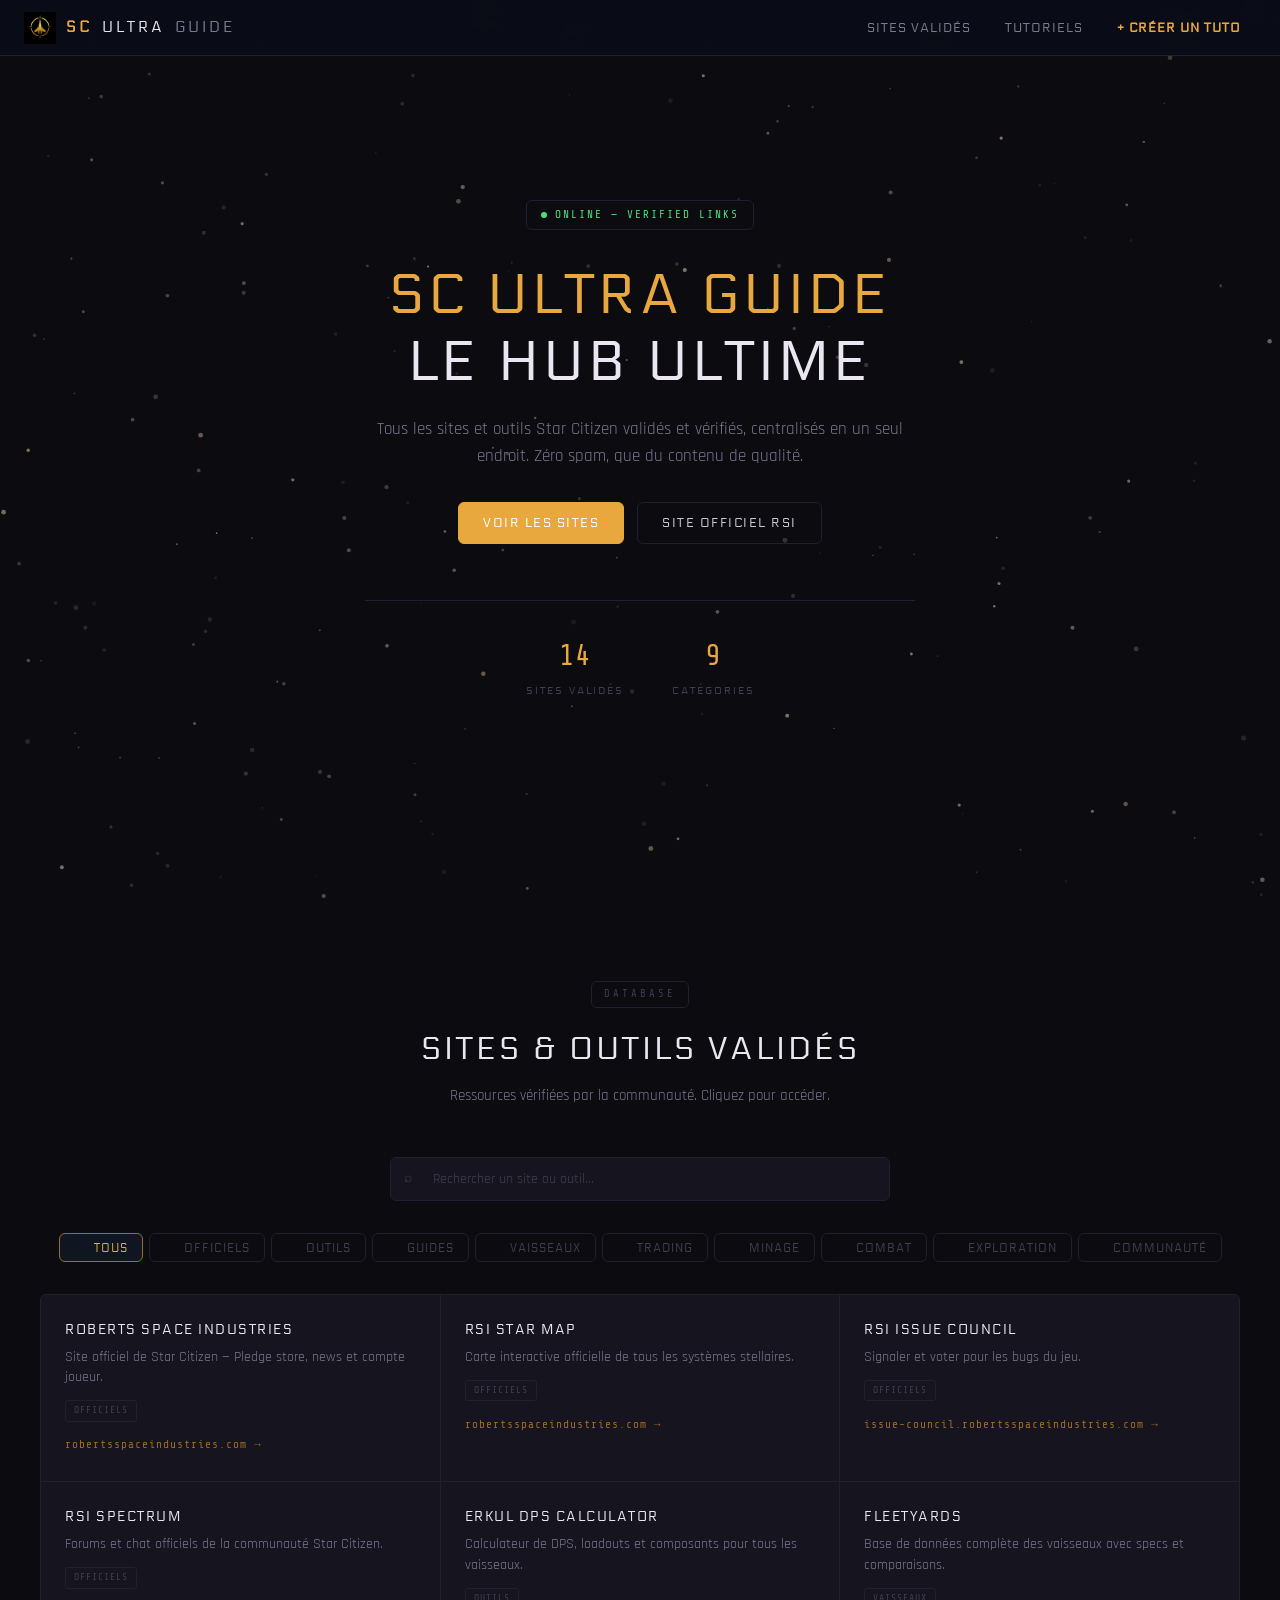
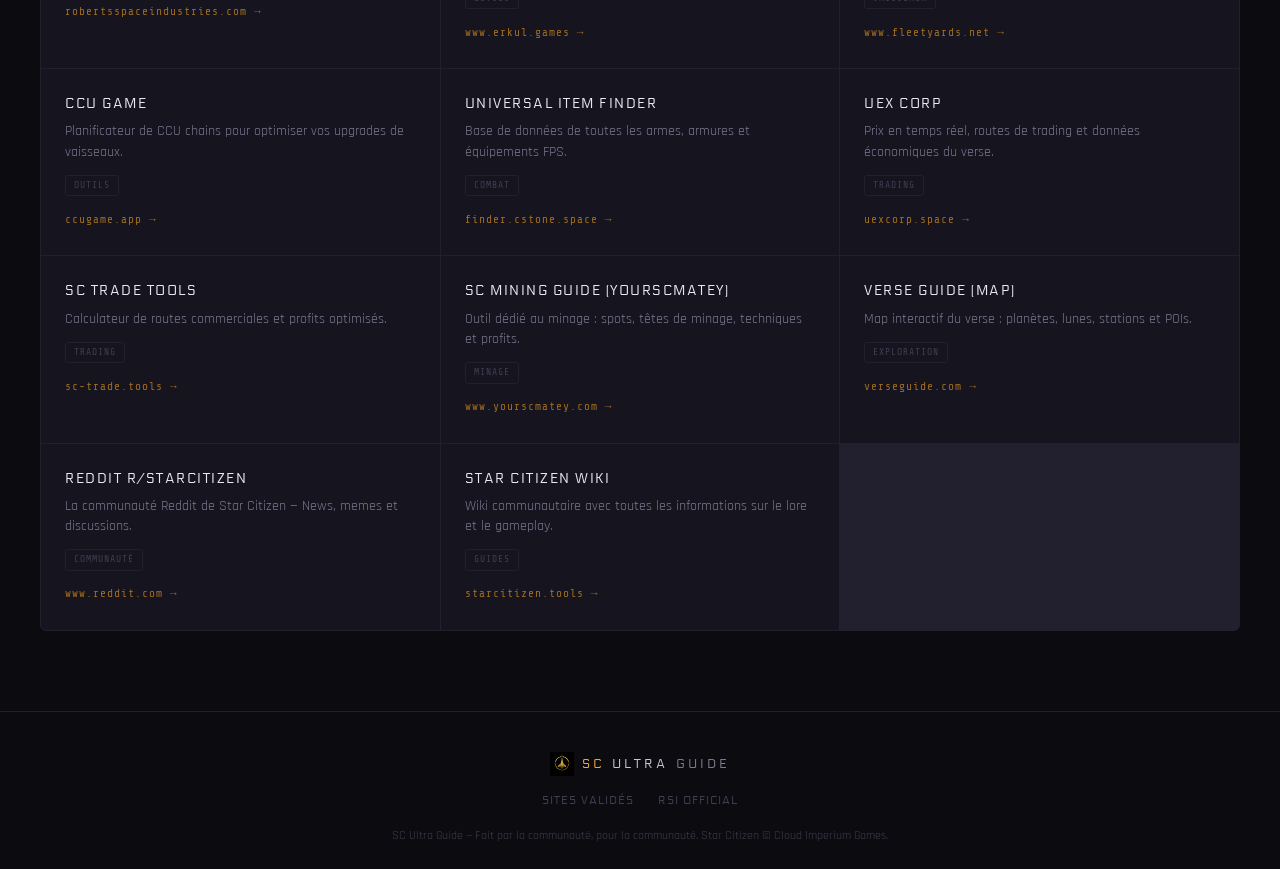
==== index.html @ 5474f026 "init" ====
<!DOCTYPE html>
<html lang="fr">

<head>
  <meta charset="UTF-8">
  <meta name="viewport" content="width=device-width, initial-scale=1.0">
  <title>SC Ultra Guide — Le Hub Ultime Star Citizen</title>
  <meta name="description"
    content="SC Ultra Guide centralise tous les sites, outils et ressources validés pour Star Citizen. Votre point d'entrée unique vers le verse.">
  <link rel="stylesheet" href="style.css">
</head>

<body>
  <canvas id="stars-canvas"></canvas>

  <!-- NAVBAR -->
  <nav class="navbar">
    <a href="#" class="nav-logo">
      <img src="logo.png" alt="Logo" class="logo-img">
      <span class="sc">SC</span><span class="ultra">ULTRA</span><span class="guide">GUIDE</span>
    </a>
    <ul class="nav-links">
      <li><a href="index.html#sites">Sites Validés</a></li>
      <li><a href="tutos.html">Tutoriels</a></li>
      <li><a href="create-tuto.html" style="color: var(--accent); font-weight: bold;">+ Créer un Tuto</a></li>
    </ul>
    <div class="nav-hamburger" id="nav-hamburger">
      <span></span><span></span><span></span>
    </div>
  </nav>

  <!-- HERO -->
  <section class="hero">
    <div class="hero-content">
      <div class="hero-badge"><span class="pulse-dot"></span> ONLINE — VERIFIED LINKS</div>
      <h1><span class="gradient-text">SC Ultra Guide</span><br>Le Hub Ultime</h1>
      <p>Tous les sites et outils Star Citizen validés et vérifiés, centralisés en un seul endroit. Zéro spam, que du
        contenu de qualité.</p>
      <div class="hero-buttons">
        <a href="#sites" class="btn btn-primary">Voir les Sites</a>
        <a href="https://robertsspaceindustries.com/" target="_blank" class="btn btn-outline">Site Officiel RSI</a>
      </div>
      <div class="hero-stats">
        <div class="hero-stat">
          <div class="number" id="stat-sites" data-target="0">0</div>
          <div class="label">Sites Validés</div>
        </div>
        <div class="hero-stat">
          <div class="number" id="stat-cats" data-target="0">0</div>
          <div class="label">Catégories</div>
        </div>
      </div>
    </div>
  </section>

  <!-- SITES VALIDÉS -->
  <section class="section" id="sites">
    <div class="container">
      <div class="section-header animate-on-scroll">
        <span class="tag">DATABASE</span>
        <h2>Sites & Outils Validés</h2>
        <p>Ressources vérifiées par la communauté. Cliquez pour accéder.</p>
      </div>
      <div class="search-container animate-on-scroll">
        <span class="search-icon">⌕</span>
        <input type="text" id="search-input" class="search-input" placeholder="Rechercher un site ou outil...">
      </div>
      <div class="filter-bar animate-on-scroll" id="filter-bar">
        <!-- Filtres générés dynamiquement -->
      </div>
      <div class="cards-grid" id="sites-grid">
        <!-- Cartes générées dynamiquement depuis sites.js -->
      </div>
      <div class="no-results" id="no-results" style="display:none;">
        <p>Aucun résultat trouvé.</p>
      </div>
    </div>
  </section>

  <!-- FOOTER -->
  <footer class="footer">
    <div class="footer-content">
      <div class="footer-logo">
        <img src="logo.png" alt="Logo" class="logo-img-footer">
        <span style="color:var(--accent)">SC</span> ULTRA <span style="color:var(--text-mid)">GUIDE</span>
      </div>
      <div class="footer-links">
        <a href="#sites">Sites Validés</a>
        <a href="https://robertsspaceindustries.com/" target="_blank">RSI Official</a>
      </div>
      <p>SC Ultra Guide — Fait par la communauté, pour la communauté. Star Citizen © Cloud Imperium Games.</p>
    </div>
  </footer>

  <script src="sites.js"></script>
  <script src="script.js"></script>
</body>

</html>
---- style.css ----
/* ========== FONTS ========== */
@import url('https://fonts.googleapis.com/css2?family=Share+Tech+Mono&family=Rajdhani:wght@300;400;500;600;700&family=Electrolize&display=swap');

/* ========== CSS VARIABLES ========== */
:root {
  --bg-primary: #0c0b0f;
  --bg-secondary: #12111a;
  --bg-card: #16141f;
  --bg-card-hover: #1e1b29;
  --accent: #e8a83e;
  --accent-dim: #a06c1f;
  --accent-glow: rgba(232, 168, 62, 0.1);
  --green: #4ade80;
  --orange: #f59e0b;
  --red: #ef4444;
  --text: #c9c5d4;
  --text-bright: #eae7f2;
  --text-mid: #7c7891;
  --text-dim: #413d52;
  --border: #221f2e;
  --border-hover: #352f45;
  --radius: 6px;
  --font-mono: 'Share Tech Mono', monospace;
  --font-main: 'Rajdhani', sans-serif;
  --font-ui: 'Electrolize', sans-serif;
}

/* ========== RESET ========== */
*, *::before, *::after { margin: 0; padding: 0; box-sizing: border-box; }

html { scroll-behavior: smooth; }

body {
  font-family: var(--font-main);
  background: var(--bg-primary);
  color: var(--text);
  overflow-x: hidden;
  min-height: 100vh;
  line-height: 1.6;
}

::-webkit-scrollbar { width: 4px; }
::-webkit-scrollbar-track { background: var(--bg-secondary); }
::-webkit-scrollbar-thumb { background: var(--text-dim); border-radius: 2px; }

a { text-decoration: none; color: inherit; }

/* ========== STARS ========== */
#stars-canvas {
  position: fixed;
  top: 0; left: 0;
  width: 100%; height: 100%;
  z-index: 0;
  pointer-events: none;
  opacity: 0.6;
}

/* ========== NAVBAR ========== */
.navbar {
  position: fixed;
  top: 0; left: 0; right: 0;
  z-index: 1000;
  height: 56px;
  display: flex;
  align-items: center;
  justify-content: space-between;
  padding: 0 1.5rem;
  background: rgba(10, 14, 23, 0.92);
  backdrop-filter: blur(12px);
  border-bottom: 1px solid var(--border);
}

.navbar.scrolled {
  border-bottom-color: var(--accent-dim);
}

.nav-logo {
  display: flex;
  align-items: center;
  gap: 10px;
  font-family: var(--font-ui);
  font-size: 0.95rem;
  letter-spacing: 3px;
  text-transform: uppercase;
}

.nav-logo .logo-img {
  width: 32px;
  height: 32px;
  object-fit: contain;
}

.footer-logo {
  font-family: var(--font-ui);
  font-size: 0.8rem;
  letter-spacing: 3px;
  text-transform: uppercase;
  display: flex;
  align-items: center;
  gap: 8px;
}

.footer-logo .logo-img-footer {
  width: 24px;
  height: 24px;
  object-fit: contain;
}

.nav-logo .sc { color: var(--accent); font-weight: 700; }
.nav-logo .ultra { color: var(--text-bright); }
.nav-logo .guide { color: var(--text-mid); font-weight: 400; }

.nav-links {
  display: flex;
  align-items: center;
  gap: 4px;
  list-style: none;
}

.nav-links a {
  padding: 6px 14px;
  font-family: var(--font-ui);
  font-size: 0.8rem;
  letter-spacing: 1px;
  color: var(--text-mid);
  border: 1px solid transparent;
  border-radius: var(--radius);
  transition: all 0.2s ease;
  text-transform: uppercase;
}

.nav-links a:hover,
.nav-links a.active {
  color: var(--accent);
  border-color: var(--border-hover);
  background: rgba(59, 158, 255, 0.04);
}

.nav-hamburger {
  display: none;
  flex-direction: column;
  gap: 5px;
  cursor: pointer;
  padding: 5px;
}

.nav-hamburger span {
  width: 22px;
  height: 1.5px;
  background: var(--text-mid);
  transition: all 0.2s ease;
}

/* ========== HERO ========== */
.hero {
  position: relative;
  z-index: 1;
  min-height: 100vh;
  display: flex;
  align-items: center;
  justify-content: center;
  text-align: center;
  padding: 2rem;
}

.hero-content {
  max-width: 750px;
}

.hero-badge {
  display: inline-flex;
  align-items: center;
  gap: 8px;
  padding: 5px 14px;
  border: 1px solid var(--border);
  border-radius: var(--radius);
  font-family: var(--font-mono);
  font-size: 0.7rem;
  color: var(--green);
  letter-spacing: 2px;
  text-transform: uppercase;
  margin-bottom: 2rem;
}

.hero-badge .pulse-dot {
  width: 6px; height: 6px;
  background: var(--green);
  border-radius: 50%;
  animation: pulse 2.5s infinite;
}

.hero h1 {
  font-family: var(--font-ui);
  font-size: clamp(2rem, 5vw, 3.5rem);
  font-weight: 400;
  letter-spacing: 4px;
  text-transform: uppercase;
  line-height: 1.2;
  margin-bottom: 1.2rem;
  color: var(--text-bright);
}

.hero h1 .gradient-text {
  color: var(--accent);
}

.hero p {
  font-size: 1.05rem;
  color: var(--text-mid);
  max-width: 550px;
  margin: 0 auto 2rem;
  font-weight: 400;
}

.hero-buttons {
  display: flex;
  gap: 0.8rem;
  justify-content: center;
  flex-wrap: wrap;
}

.btn {
  padding: 10px 24px;
  border-radius: var(--radius);
  font-family: var(--font-ui);
  font-size: 0.8rem;
  letter-spacing: 1.5px;
  text-transform: uppercase;
  cursor: pointer;
  border: 1px solid var(--border);
  transition: all 0.2s ease;
  display: inline-flex;
  align-items: center;
  gap: 8px;
  background: transparent;
  color: var(--text);
}

.btn-primary {
  background: var(--accent);
  border-color: var(--accent);
  color: #fff;
}

.btn-primary:hover {
  background: #4fa8ff;
  border-color: #4fa8ff;
}

.btn-outline:hover {
  border-color: var(--accent-dim);
  color: var(--accent);
}

.hero-stats {
  display: flex;
  justify-content: center;
  gap: 3rem;
  margin-top: 3.5rem;
  padding-top: 2rem;
  border-top: 1px solid var(--border);
}

.hero-stat { text-align: center; }

.hero-stat .number {
  font-family: var(--font-mono);
  font-size: 1.8rem;
  color: var(--accent);
}

.hero-stat .label {
  font-family: var(--font-ui);
  font-size: 0.65rem;
  color: var(--text-dim);
  text-transform: uppercase;
  letter-spacing: 2px;
  margin-top: 4px;
}

/* ========== SECTIONS ========== */
.section {
  position: relative;
  z-index: 1;
  padding: 5rem 1.5rem;
}

.section-header {
  text-align: center;
  margin-bottom: 3rem;
}

.section-header .tag {
  display: inline-block;
  padding: 4px 12px;
  border: 1px solid var(--border);
  border-radius: var(--radius);
  font-family: var(--font-mono);
  font-size: 0.65rem;
  color: var(--text-dim);
  text-transform: uppercase;
  letter-spacing: 3px;
  margin-bottom: 1rem;
}

.section-header h2 {
  font-family: var(--font-ui);
  font-size: clamp(1.4rem, 3vw, 2rem);
  font-weight: 400;
  letter-spacing: 3px;
  text-transform: uppercase;
  color: var(--text-bright);
  margin-bottom: 0.6rem;
}

.section-header p {
  color: var(--text-mid);
  font-size: 0.95rem;
}

.container {
  max-width: 1200px;
  margin: 0 auto;
}

/* ========== SEARCH ========== */
.search-container {
  max-width: 500px;
  margin: 0 auto 2rem;
  position: relative;
}

.search-input {
  width: 100%;
  padding: 12px 18px 12px 42px;
  background: var(--bg-card);
  border: 1px solid var(--border);
  border-radius: var(--radius);
  color: var(--text);
  font-family: var(--font-main);
  font-size: 0.9rem;
  transition: border-color 0.2s ease;
}

.search-input:focus {
  outline: none;
  border-color: var(--accent-dim);
}

.search-input::placeholder { color: var(--text-dim); }

.search-icon {
  position: absolute;
  left: 14px;
  top: 50%;
  transform: translateY(-50%);
  color: var(--text-dim);
  font-size: 0.85rem;
}

/* ========== FILTERS ========== */
.filter-bar {
  display: flex;
  justify-content: center;
  gap: 6px;
  flex-wrap: wrap;
  margin-bottom: 2rem;
}

.filter-btn {
  padding: 6px 14px;
  background: transparent;
  border: 1px solid var(--border);
  border-radius: var(--radius);
  color: var(--text-dim);
  font-family: var(--font-ui);
  font-size: 0.72rem;
  letter-spacing: 1px;
  text-transform: uppercase;
  cursor: pointer;
  transition: all 0.2s ease;
  display: inline-flex;
  align-items: center;
  gap: 6px;
}

.filter-icon {
  width: 14px;
  height: 14px;
  filter: invert(45%) sepia(20%) saturate(400%) hue-rotate(200deg) brightness(85%) contrast(90%);
  transition: filter 0.2s ease;
}

.filter-btn:hover .filter-icon {
  filter: invert(60%) sepia(10%) saturate(500%) hue-rotate(200deg) brightness(100%) contrast(90%);
}

.filter-btn.active .filter-icon {
  filter: invert(70%) sepia(50%) saturate(3000%) hue-rotate(350deg) brightness(100%) contrast(100%);
}

.filter-btn:hover {
  border-color: var(--border-hover);
  color: var(--text-mid);
}

.filter-btn.active {
  background: rgba(59, 158, 255, 0.08);
  border-color: var(--accent-dim);
  color: var(--accent);
}

/* ========== CARDS ========== */
.cards-grid {
  display: grid;
  grid-template-columns: repeat(auto-fill, minmax(300px, 1fr));
  gap: 1px;
  background: var(--border);
  border: 1px solid var(--border);
  border-radius: var(--radius);
  overflow: hidden;
}

.card {
  background: var(--bg-card);
  padding: 1.5rem;
  transition: background 0.2s ease;
  position: relative;
  display: block;
  cursor: pointer;
}

.card:hover {
  background: var(--bg-card-hover);
}

.card::after {
  content: '';
  position: absolute;
  left: 0; top: 0; bottom: 0;
  width: 2px;
  background: transparent;
  transition: background 0.2s ease;
}

.card:hover::after {
  background: var(--accent);
}

.card-icon {
  font-size: 1.3rem;
  margin-bottom: 0.8rem;
  display: inline-block;
}

.card h3 {
  font-family: var(--font-ui);
  font-size: 0.85rem;
  font-weight: 400;
  letter-spacing: 1.5px;
  text-transform: uppercase;
  color: var(--text-bright);
  margin-bottom: 0.4rem;
  transition: color 0.2s ease;
}

.card:hover h3 {
  color: var(--accent);
}

.card p {
  color: var(--text-mid);
  font-size: 0.85rem;
  line-height: 1.5;
  margin-bottom: 0.8rem;
}

.card-tags {
  display: flex;
  flex-wrap: wrap;
  gap: 4px;
  margin-bottom: 0.6rem;
}

.card-tag {
  padding: 2px 8px;
  border: 1px solid var(--border);
  border-radius: 3px;
  font-family: var(--font-mono);
  font-size: 0.6rem;
  color: var(--text-dim);
  letter-spacing: 1px;
  text-transform: uppercase;
}

.card-link {
  font-family: var(--font-mono);
  font-size: 0.7rem;
  color: var(--accent-dim);
  letter-spacing: 1px;
  transition: color 0.2s ease;
}

.card:hover .card-link {
  color: var(--accent);
}

/* ========== INFO CARDS ========== */
.info-grid {
  display: grid;
  grid-template-columns: repeat(auto-fill, minmax(320px, 1fr));
  gap: 1px;
  background: var(--border);
  border: 1px solid var(--border);
  border-radius: var(--radius);
  overflow: hidden;
}

.info-card {
  background: var(--bg-card);
  padding: 1.5rem;
}

.info-card h3 {
  font-family: var(--font-ui);
  font-size: 0.8rem;
  font-weight: 400;
  letter-spacing: 1.5px;
  text-transform: uppercase;
  color: var(--text-bright);
  margin-bottom: 1rem;
  padding-bottom: 0.6rem;
  border-bottom: 1px solid var(--border);
}

.info-list { list-style: none; }

.info-list li {
  padding: 5px 0;
  display: flex;
  align-items: center;
  gap: 8px;
  font-size: 0.85rem;
  color: var(--text-mid);
}

.info-list li .key-label {
  color: var(--text);
  font-weight: 500;
  min-width: 110px;
}

.info-list li .key-value {
  font-family: var(--font-mono);
  font-size: 0.75rem;
  color: var(--accent);
  padding: 2px 8px;
  background: rgba(59, 158, 255, 0.06);
  border: 1px solid var(--border);
  border-radius: 3px;
}

/* ========== NO RESULTS ========== */
.no-results {
  text-align: center;
  padding: 3rem;
}

.no-results p {
  color: var(--text-dim);
  font-family: var(--font-mono);
  font-size: 0.85rem;
  letter-spacing: 1px;
}

/* ========== FOOTER ========== */
.footer {
  position: relative;
  z-index: 1;
  padding: 2.5rem 1.5rem 1.5rem;
  border-top: 1px solid var(--border);
}

.footer-content {
  max-width: 1200px;
  margin: 0 auto;
  display: flex;
  flex-direction: column;
  align-items: center;
  gap: 1rem;
}



.footer-links {
  display: flex;
  gap: 1.5rem;
  flex-wrap: wrap;
  justify-content: center;
}

.footer-links a {
  color: var(--text-dim);
  font-family: var(--font-ui);
  font-size: 0.7rem;
  letter-spacing: 1px;
  text-transform: uppercase;
  transition: color 0.2s ease;
}

.footer-links a:hover { color: var(--accent); }

.footer p {
  color: var(--text-dim);
  font-size: 0.75rem;
}

/* ========== ANIMATIONS ========== */
@keyframes pulse {
  0%, 100% { opacity: 1; }
  50% { opacity: 0.3; }
}

.animate-on-scroll {
  opacity: 0;
  transform: translateY(20px);
  transition: opacity 0.5s ease, transform 0.5s ease;
}

.animate-on-scroll.visible {
  opacity: 1;
  transform: translateY(0);
}

/* ========== RESPONSIVE ========== */
@media (max-width: 900px) {
  .nav-links { display: none; }
  .nav-hamburger { display: flex; }

  .nav-links.open {
    display: flex;
    flex-direction: column;
    position: absolute;
    top: 56px;
    left: 0; right: 0;
    background: rgba(10, 14, 23, 0.98);
    padding: 1rem;
    border-bottom: 1px solid var(--border);
  }

  .hero-stats { gap: 1.5rem; }
  .cards-grid { grid-template-columns: 1fr; }
  .info-grid { grid-template-columns: 1fr; }
}

@media (max-width: 480px) {
  .section { padding: 3rem 1rem; }
  .navbar { padding: 0 1rem; }
  .hero-buttons { flex-direction: column; align-items: center; }
}
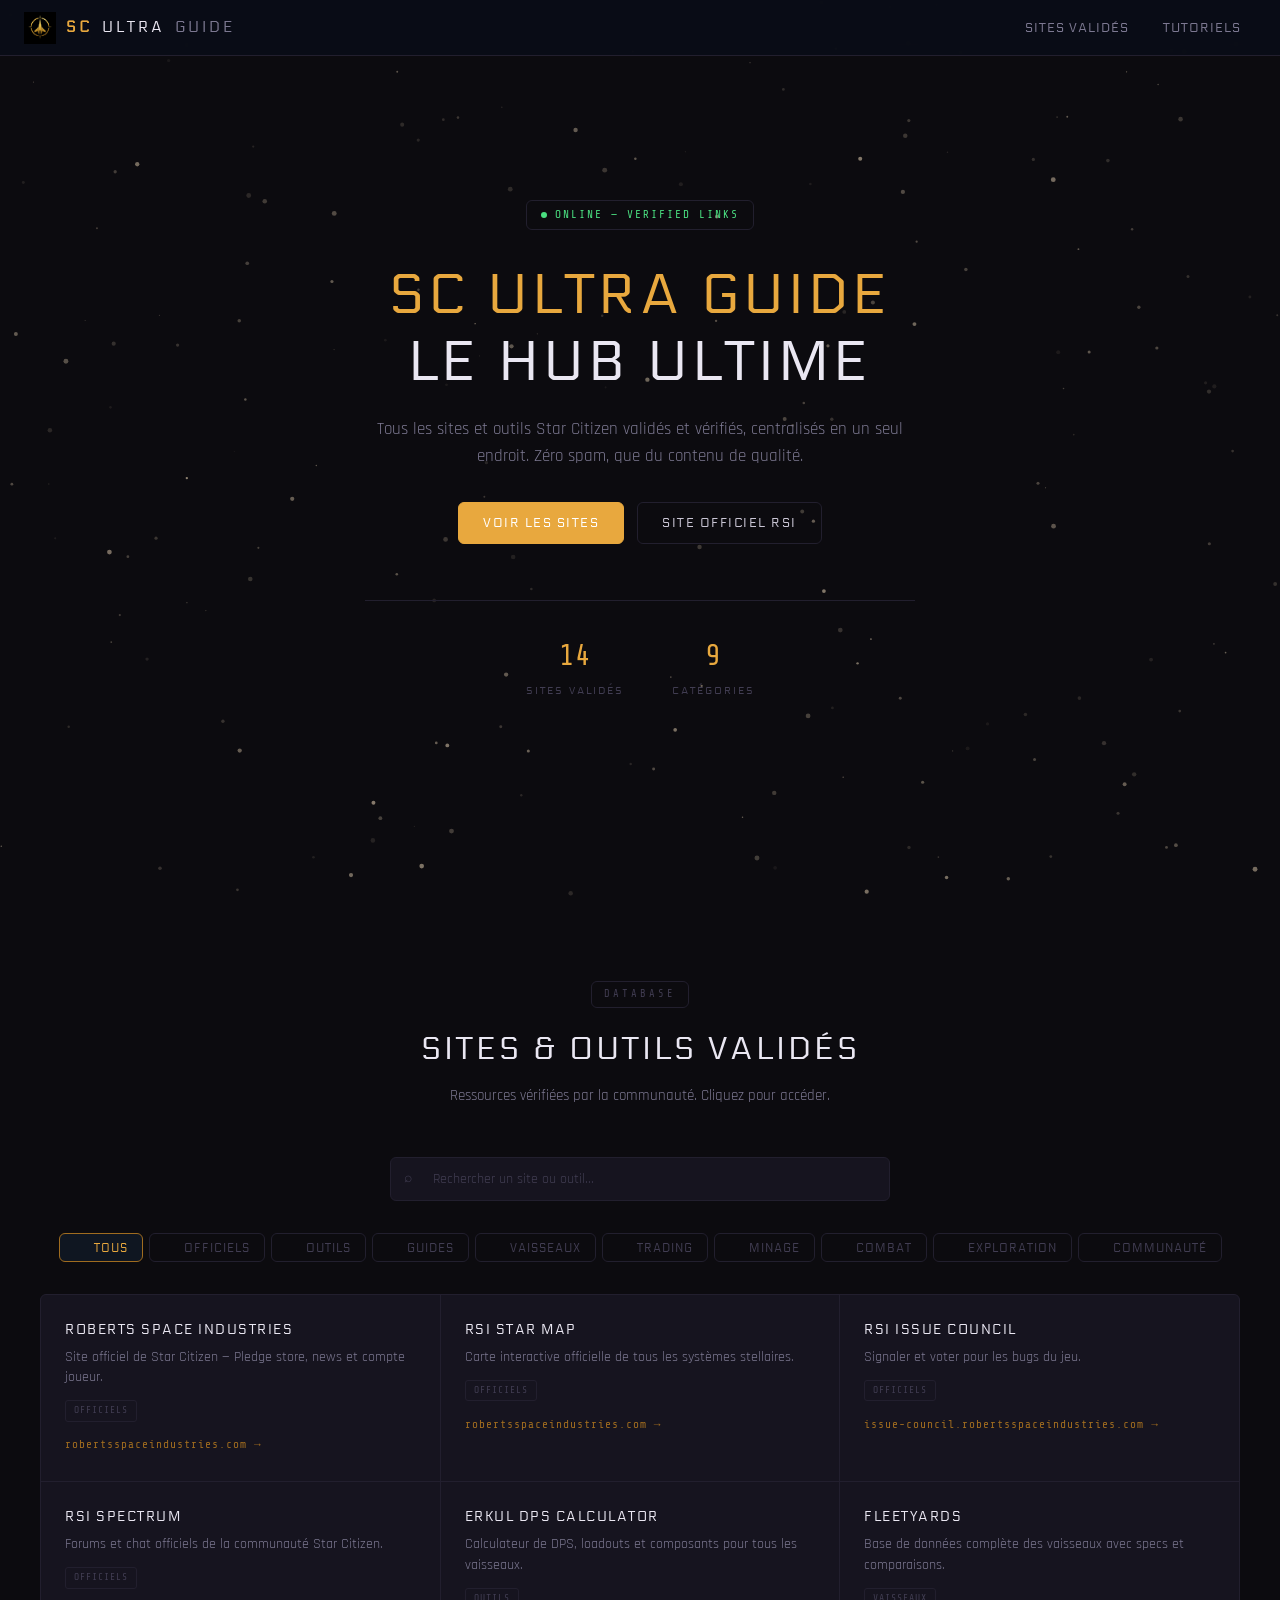
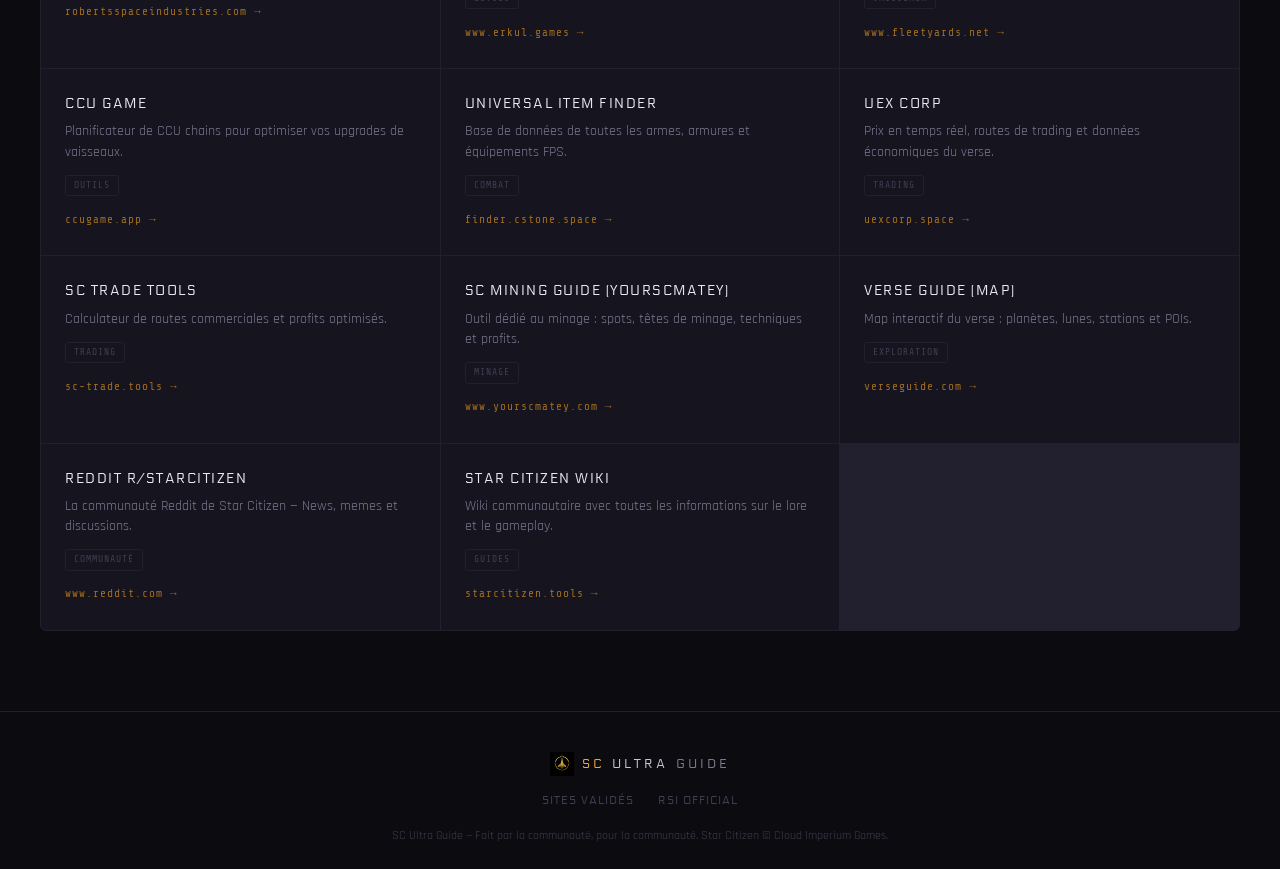
==== commit d7e5c23f: "supression truc inutile" ====
--- a/index.html
+++ b/index.html
@@ -22,7 +22,6 @@
     <ul class="nav-links">
       <li><a href="index.html#sites">Sites Validés</a></li>
       <li><a href="tutos.html">Tutoriels</a></li>
-      <li><a href="create-tuto.html" style="color: var(--accent); font-weight: bold;">+ Créer un Tuto</a></li>
     </ul>
     <div class="nav-hamburger" id="nav-hamburger">
       <span></span><span></span><span></span>
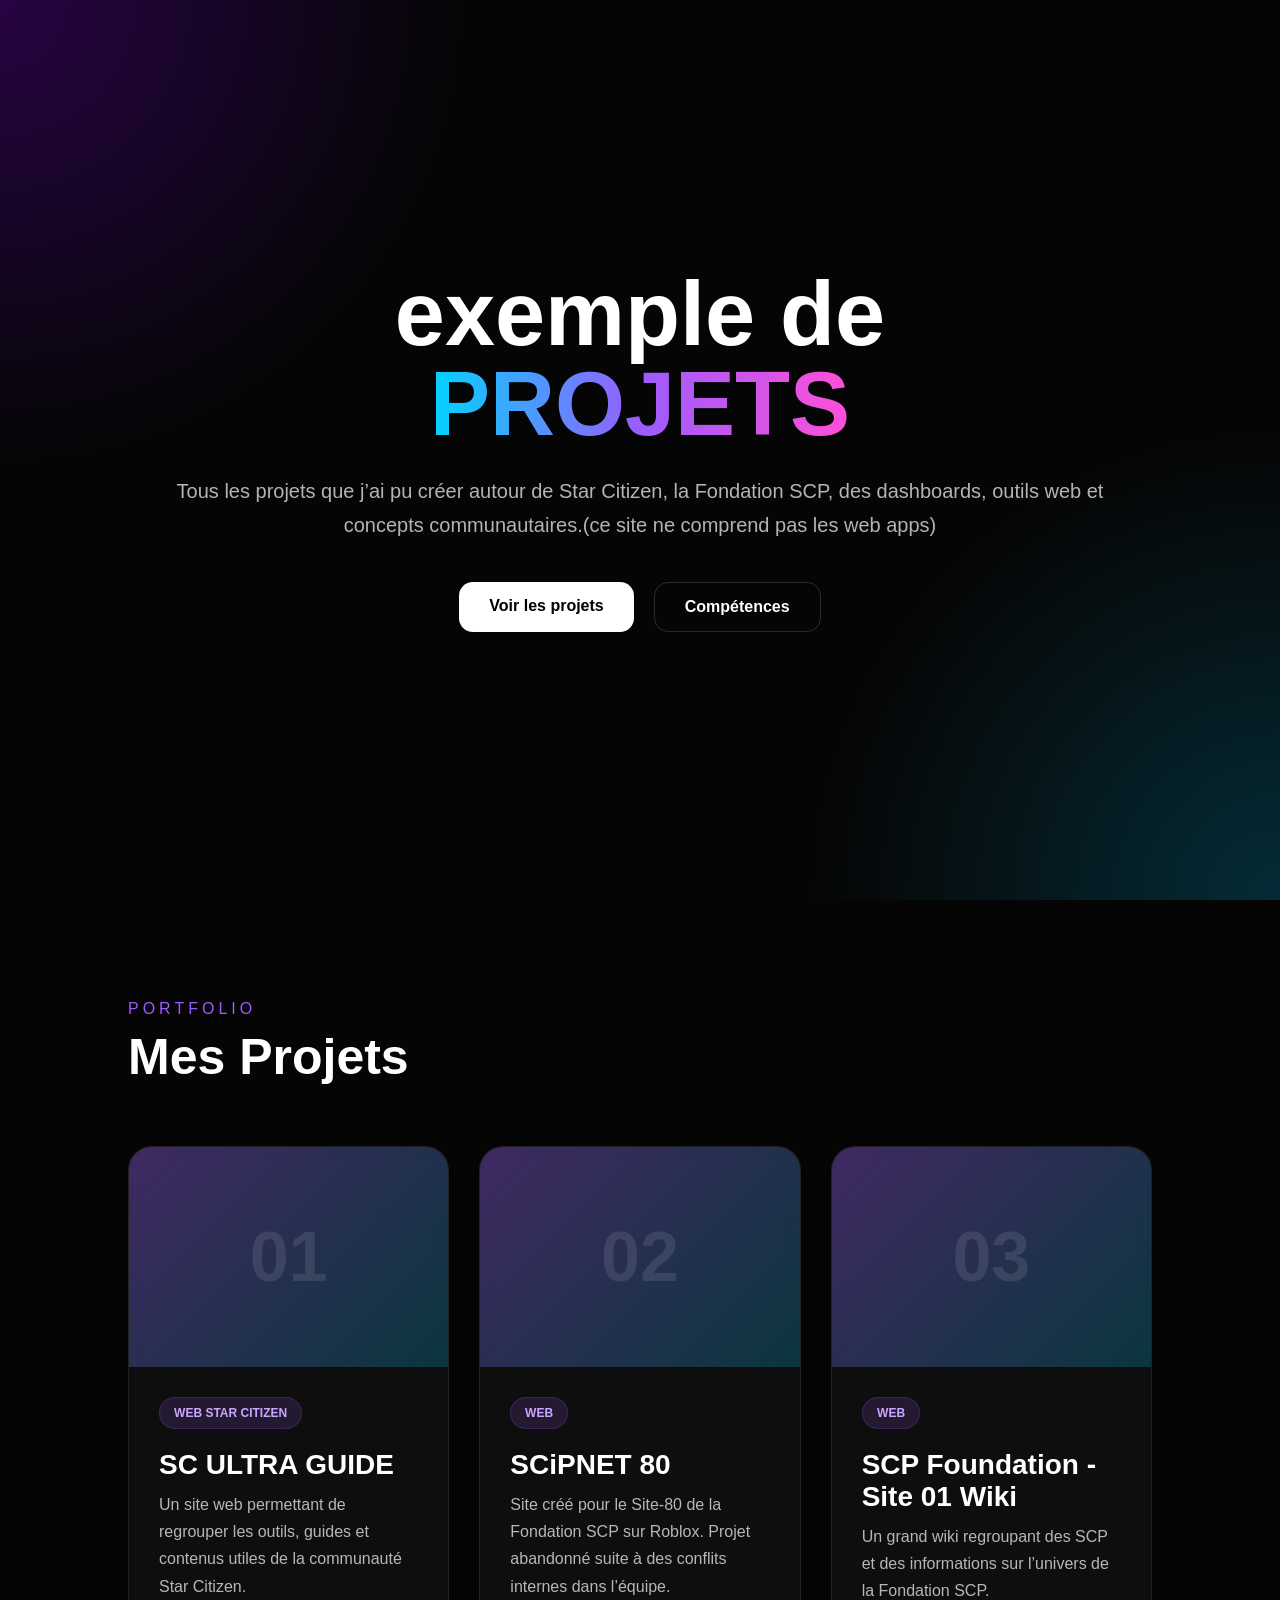
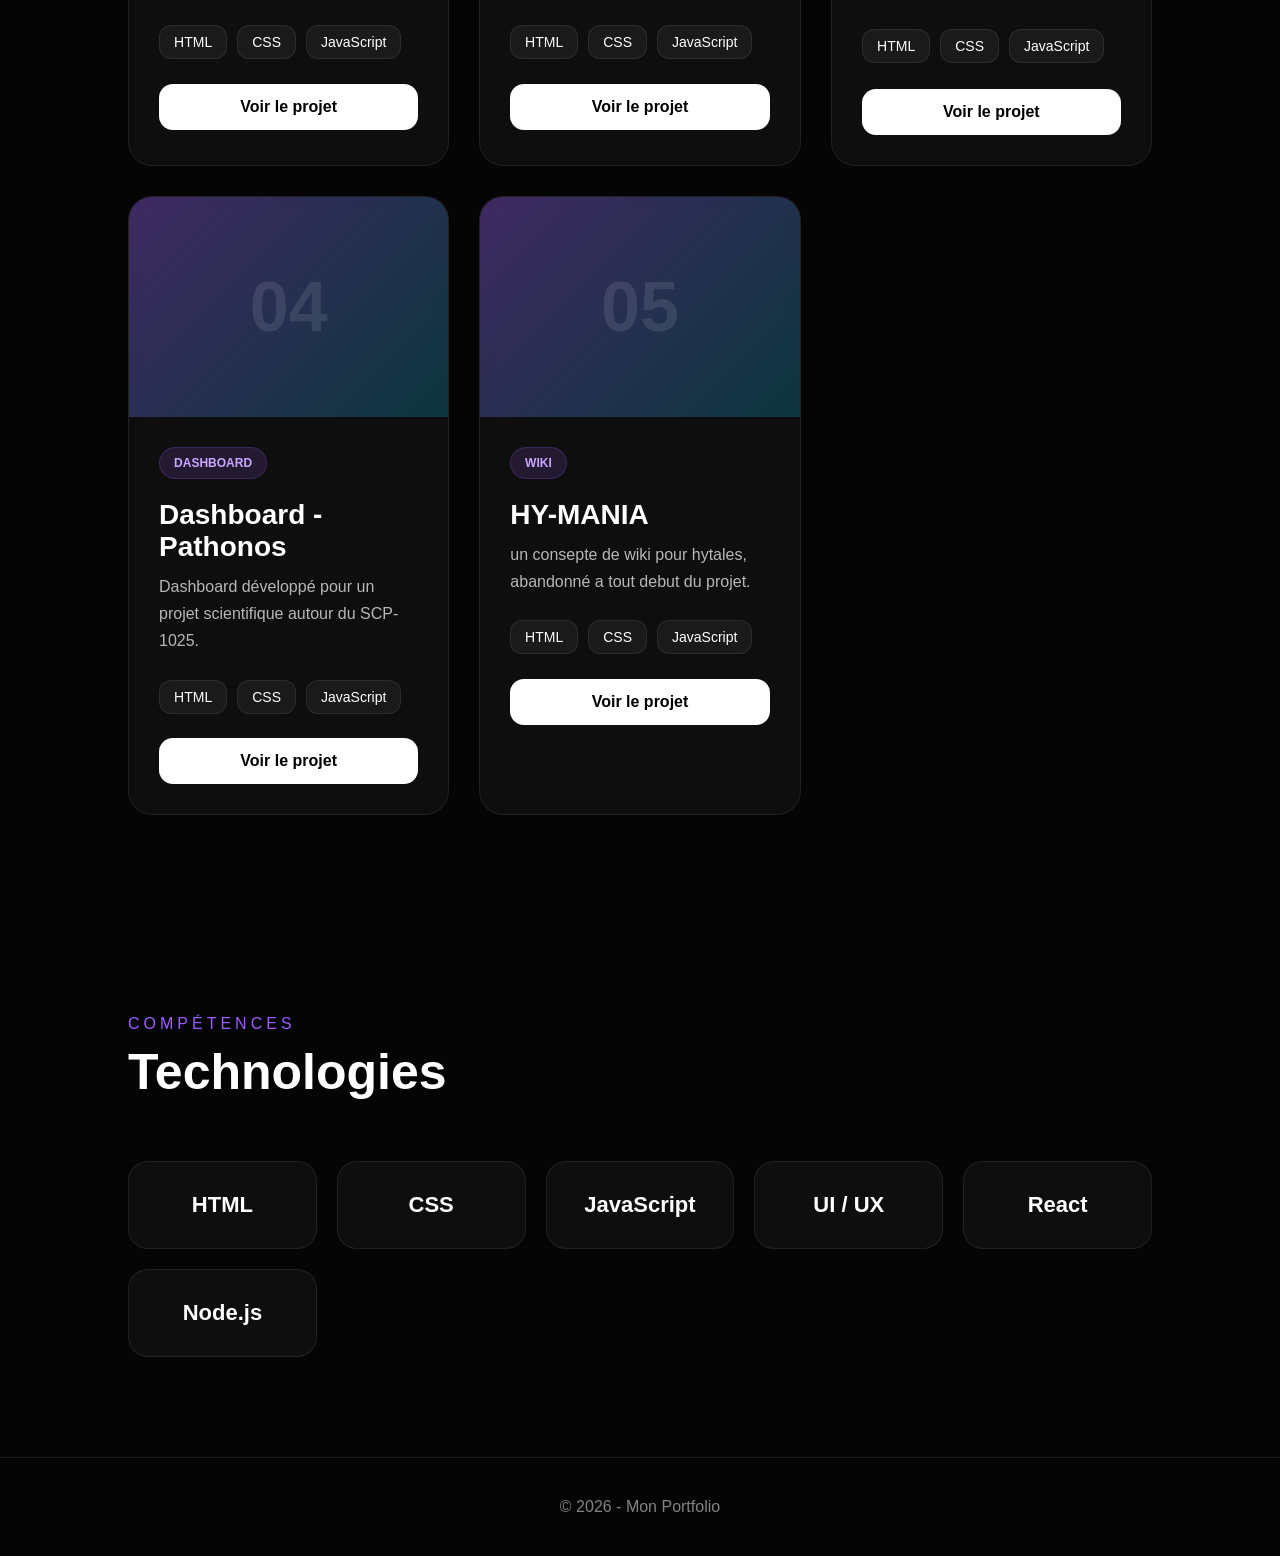
==== commit 12c8c1b7: "V2" ====
--- a/index.html
+++ b/index.html
@@ -2,97 +2,399 @@
 <html lang="fr">
 
 <head>
-  <meta charset="UTF-8">
-  <meta name="viewport" content="width=device-width, initial-scale=1.0">
-  <title>SC Ultra Guide — Le Hub Ultime Star Citizen</title>
-  <meta name="description"
-    content="SC Ultra Guide centralise tous les sites, outils et ressources validés pour Star Citizen. Votre point d'entrée unique vers le verse.">
-  <link rel="stylesheet" href="style.css">
+    <meta charset="UTF-8" />
+    <meta name="viewport" content="width=device-width, initial-scale=1.0" />
+    <title>Mon Portfolio</title>
+
+    <style>
+        * {
+            margin: 0;
+            padding: 0;
+            box-sizing: border-box;
+            font-family: Arial, sans-serif;
+        }
+
+        body {
+            background: #050505;
+            color: white;
+            overflow-x: hidden;
+        }
+
+        header {
+            min-height: 100vh;
+            display: flex;
+            align-items: center;
+            justify-content: center;
+            text-align: center;
+            padding: 40px;
+            background:
+                radial-gradient(circle at top left, rgba(140, 0, 255, 0.25), transparent 30%),
+                radial-gradient(circle at bottom right, rgba(0, 200, 255, 0.2), transparent 30%),
+                #050505;
+        }
+
+        .hero {
+            max-width: 1000px;
+        }
+
+        .hero h1 {
+            font-size: 90px;
+            font-weight: 900;
+            line-height: 1;
+            margin-bottom: 25px;
+        }
+
+        .hero span {
+            background: linear-gradient(90deg, #00d4ff, #9b5cff, #ff4fd8);
+            -webkit-background-clip: text;
+            -webkit-text-fill-color: transparent;
+        }
+
+        .hero p {
+            color: rgba(255, 255, 255, 0.7);
+            font-size: 20px;
+            line-height: 1.7;
+            margin-bottom: 40px;
+        }
+
+        .buttons {
+            display: flex;
+            justify-content: center;
+            gap: 20px;
+            flex-wrap: wrap;
+        }
+
+        .buttons a {
+            padding: 15px 30px;
+            border-radius: 14px;
+            text-decoration: none;
+            font-weight: bold;
+            transition: 0.3s;
+        }
+
+        .primary {
+            background: white;
+            color: black;
+        }
+
+        .secondary {
+            border: 1px solid rgba(255, 255, 255, 0.15);
+            color: white;
+        }
+
+        .buttons a:hover {
+            transform: translateY(-4px);
+        }
+
+        section {
+            padding: 100px 10%;
+        }
+
+        .section-title {
+            margin-bottom: 60px;
+        }
+
+        .section-title p {
+            color: #9b5cff;
+            text-transform: uppercase;
+            letter-spacing: 4px;
+            margin-bottom: 10px;
+        }
+
+        .section-title h2 {
+            font-size: 50px;
+            font-weight: 900;
+        }
+
+        .projects-grid {
+            display: grid;
+            grid-template-columns: repeat(auto-fit, minmax(320px, 1fr));
+            gap: 30px;
+        }
+
+        .project-card {
+            background: rgba(255, 255, 255, 0.04);
+            border: 1px solid rgba(255, 255, 255, 0.08);
+            border-radius: 24px;
+            overflow: hidden;
+            transition: 0.3s;
+            backdrop-filter: blur(10px);
+        }
+
+        .project-card:hover {
+            transform: translateY(-8px);
+            border-color: #9b5cff;
+        }
+
+        .project-image {
+            height: 220px;
+            display: flex;
+            align-items: center;
+            justify-content: center;
+            background: linear-gradient(135deg, rgba(155, 92, 255, 0.35), rgba(0, 212, 255, 0.2));
+            font-size: 70px;
+            font-weight: 900;
+            color: rgba(255, 255, 255, 0.1);
+        }
+
+        .project-content {
+            padding: 30px;
+        }
+
+        .project-content h3 {
+            font-size: 28px;
+            margin-bottom: 10px;
+        }
+
+        .category {
+            display: inline-block;
+            margin-bottom: 20px;
+            padding: 8px 14px;
+            border-radius: 999px;
+            background: rgba(155, 92, 255, 0.15);
+            border: 1px solid rgba(155, 92, 255, 0.2);
+            color: #caa7ff;
+            font-size: 12px;
+            font-weight: bold;
+            text-transform: uppercase;
+        }
+
+        .project-content p {
+            color: rgba(255, 255, 255, 0.7);
+            line-height: 1.7;
+            margin-bottom: 25px;
+        }
+
+        .techs {
+            display: flex;
+            flex-wrap: wrap;
+            gap: 10px;
+            margin-bottom: 25px;
+        }
+
+        .techs span {
+            background: rgba(255, 255, 255, 0.05);
+            border: 1px solid rgba(255, 255, 255, 0.08);
+            padding: 8px 14px;
+            border-radius: 12px;
+            font-size: 14px;
+        }
+
+        .project-btn {
+            display: block;
+            width: 100%;
+            text-align: center;
+            padding: 14px;
+            border-radius: 14px;
+            text-decoration: none;
+            background: white;
+            color: black;
+            font-weight: bold;
+            transition: 0.3s;
+        }
+
+        .project-btn:hover {
+            transform: scale(1.03);
+        }
+
+        .skills {
+            display: grid;
+            grid-template-columns: repeat(auto-fit, minmax(180px, 1fr));
+            gap: 20px;
+        }
+
+        .skill {
+            padding: 30px;
+            text-align: center;
+            border-radius: 20px;
+            background: rgba(255, 255, 255, 0.04);
+            border: 1px solid rgba(255, 255, 255, 0.08);
+            font-size: 22px;
+            font-weight: bold;
+        }
+
+        footer {
+            text-align: center;
+            padding: 40px;
+            color: rgba(255, 255, 255, 0.5);
+            border-top: 1px solid rgba(255, 255, 255, 0.08);
+        }
+
+        @media(max-width: 768px) {
+            .hero h1 {
+                font-size: 55px;
+            }
+
+            .section-title h2 {
+                font-size: 38px;
+            }
+        }
+    </style>
 </head>
 
 <body>
-  <canvas id="stars-canvas"></canvas>
-
-  <!-- NAVBAR -->
-  <nav class="navbar">
-    <a href="#" class="nav-logo">
-      <img src="logo.png" alt="Logo" class="logo-img">
-      <span class="sc">SC</span><span class="ultra">ULTRA</span><span class="guide">GUIDE</span>
-    </a>
-    <ul class="nav-links">
-      <li><a href="index.html#sites">Sites Validés</a></li>
-      <li><a href="tutos.html">Tutoriels</a></li>
-    </ul>
-    <div class="nav-hamburger" id="nav-hamburger">
-      <span></span><span></span><span></span>
-    </div>
-  </nav>
-
-  <!-- HERO -->
-  <section class="hero">
-    <div class="hero-content">
-      <div class="hero-badge"><span class="pulse-dot"></span> ONLINE — VERIFIED LINKS</div>
-      <h1><span class="gradient-text">SC Ultra Guide</span><br>Le Hub Ultime</h1>
-      <p>Tous les sites et outils Star Citizen validés et vérifiés, centralisés en un seul endroit. Zéro spam, que du
-        contenu de qualité.</p>
-      <div class="hero-buttons">
-        <a href="#sites" class="btn btn-primary">Voir les Sites</a>
-        <a href="https://robertsspaceindustries.com/" target="_blank" class="btn btn-outline">Site Officiel RSI</a>
-      </div>
-      <div class="hero-stats">
-        <div class="hero-stat">
-          <div class="number" id="stat-sites" data-target="0">0</div>
-          <div class="label">Sites Validés</div>
+
+    <header>
+        <div class="hero">
+            <h1>
+                exemple de<br>
+                <span>PROJETS</span>
+            </h1>
+
+            <p>
+                Tous les projets que j’ai pu créer autour de Star Citizen,
+                la Fondation SCP, des dashboards, outils web et concepts communautaires.(ce site ne comprend pas les web apps)
+            </p>
+
+            <div class="buttons">
+                <a href="#projects" class="primary">Voir les projets</a>
+                <a href="#skills" class="secondary">Compétences</a>
+            </div>
         </div>
-        <div class="hero-stat">
-          <div class="number" id="stat-cats" data-target="0">0</div>
-          <div class="label">Catégories</div>
+    </header>
+
+    <section id="projects">
+        <div class="section-title">
+            <p>Portfolio</p>
+            <h2>Mes Projets</h2>
         </div>
-      </div>
-    </div>
-  </section>
-
-  <!-- SITES VALIDÉS -->
-  <section class="section" id="sites">
-    <div class="container">
-      <div class="section-header animate-on-scroll">
-        <span class="tag">DATABASE</span>
-        <h2>Sites & Outils Validés</h2>
-        <p>Ressources vérifiées par la communauté. Cliquez pour accéder.</p>
-      </div>
-      <div class="search-container animate-on-scroll">
-        <span class="search-icon">⌕</span>
-        <input type="text" id="search-input" class="search-input" placeholder="Rechercher un site ou outil...">
-      </div>
-      <div class="filter-bar animate-on-scroll" id="filter-bar">
-        <!-- Filtres générés dynamiquement -->
-      </div>
-      <div class="cards-grid" id="sites-grid">
-        <!-- Cartes générées dynamiquement depuis sites.js -->
-      </div>
-      <div class="no-results" id="no-results" style="display:none;">
-        <p>Aucun résultat trouvé.</p>
-      </div>
-    </div>
-  </section>
-
-  <!-- FOOTER -->
-  <footer class="footer">
-    <div class="footer-content">
-      <div class="footer-logo">
-        <img src="logo.png" alt="Logo" class="logo-img-footer">
-        <span style="color:var(--accent)">SC</span> ULTRA <span style="color:var(--text-mid)">GUIDE</span>
-      </div>
-      <div class="footer-links">
-        <a href="#sites">Sites Validés</a>
-        <a href="https://robertsspaceindustries.com/" target="_blank">RSI Official</a>
-      </div>
-      <p>SC Ultra Guide — Fait par la communauté, pour la communauté. Star Citizen © Cloud Imperium Games.</p>
-    </div>
-  </footer>
-
-  <script src="sites.js"></script>
-  <script src="script.js"></script>
+
+        <div class="projects-grid">
+
+            <div class="project-card">
+                <div class="project-image">01</div>
+
+                <div class="project-content">
+                    <div class="category">WEB STAR CITIZEN</div>
+
+                    <h3>SC ULTRA GUIDE</h3>
+
+                    <p>
+                        Un site web permettant de regrouper les outils, guides
+                        et contenus utiles de la communauté Star Citizen.
+                    </p>
+
+                    <div class="techs">
+                        <span>HTML</span>
+                        <span>CSS</span>
+                        <span>JavaScript</span>
+                    </div>
+
+                    <a href="SC ULTRA GUIDE/index.html" class="project-btn">Voir le projet</a>
+                </div>
+            </div>
+
+            <div class="project-card">
+                <div class="project-image">02</div>
+
+                <div class="project-content">
+                    <div class="category">WEB</div>
+
+                    <h3>SCiPNET 80</h3>
+
+                    <p>
+                        Site créé pour le Site-80 de la Fondation SCP sur Roblox.
+                        Projet abandonné suite à des conflits internes dans l’équipe.
+                    </p>
+
+                    <div class="techs">
+                        <span>HTML</span>
+                        <span>CSS</span>
+                        <span>JavaScript</span>
+                    </div>
+
+                    <a href="SCiP-NET-80/main.html" class="project-btn">Voir le projet</a>
+                </div>
+            </div>
+
+            <div class="project-card">
+                <div class="project-image">03</div>
+
+                <div class="project-content">
+                    <div class="category">WEB</div>
+
+                    <h3>SCP Foundation - Site 01 Wiki</h3>
+
+                    <p>
+                        Un grand wiki regroupant des SCP et des informations
+                        sur l’univers de la Fondation SCP.
+                    </p>
+
+                    <div class="techs">
+                        <span>HTML</span>
+                        <span>CSS</span>
+                        <span>JavaScript</span>
+                    </div>
+
+                    <a href="scp facility/index.html" class="project-btn">Voir le projet</a>
+                </div>
+            </div>
+
+            <div class="project-card">
+                <div class="project-image">04</div>
+
+                <div class="project-content">
+                    <div class="category">DASHBOARD</div>
+
+                    <h3>Dashboard - Pathonos</h3>
+
+                    <p>
+                        Dashboard développé pour un projet scientifique autour du SCP-1025.
+                    </p>
+
+                    <div class="techs">
+                        <span>HTML</span>
+                        <span>CSS</span>
+                        <span>JavaScript</span>
+                    </div>
+
+                    <a href="Dashboard-Pathonos/index.html" class="project-btn">Voir le projet</a>
+                </div>
+            </div>
+ <div class="project-card">
+                <div class="project-image">05</div>
+
+                <div class="project-content">
+                    <div class="category">wiki</div>
+
+                    <h3>HY-MANIA</h3>
+
+                    <p>
+                        un consepte de wiki pour hytales, abandonné a tout debut du projet.
+                    </p>
+
+                    <div class="techs">
+                        <span>HTML</span>
+                        <span>CSS</span>
+                        <span>JavaScript</span>
+                    </div>
+
+                    <a href="hy-mania/index.html" class="project-btn">Voir le projet</a>
+                </div>
+            </div>
+        </div>
+    </section>
+
+    <section id="skills">
+        <div class="section-title">
+            <p>Compétences</p>
+            <h2>Technologies</h2>
+        </div>
+
+        <div class="skills">
+            <div class="skill">HTML</div>
+            <div class="skill">CSS</div>
+            <div class="skill">JavaScript</div>
+            <div class="skill">UI / UX</div>
+            <div class="skill">React</div>
+            <div class="skill">Node.js</div>
+        </div>
+    </section>
+
+    <footer>
+        © 2026 - Mon Portfolio
+    </footer>
+
 </body>
 
 </html>
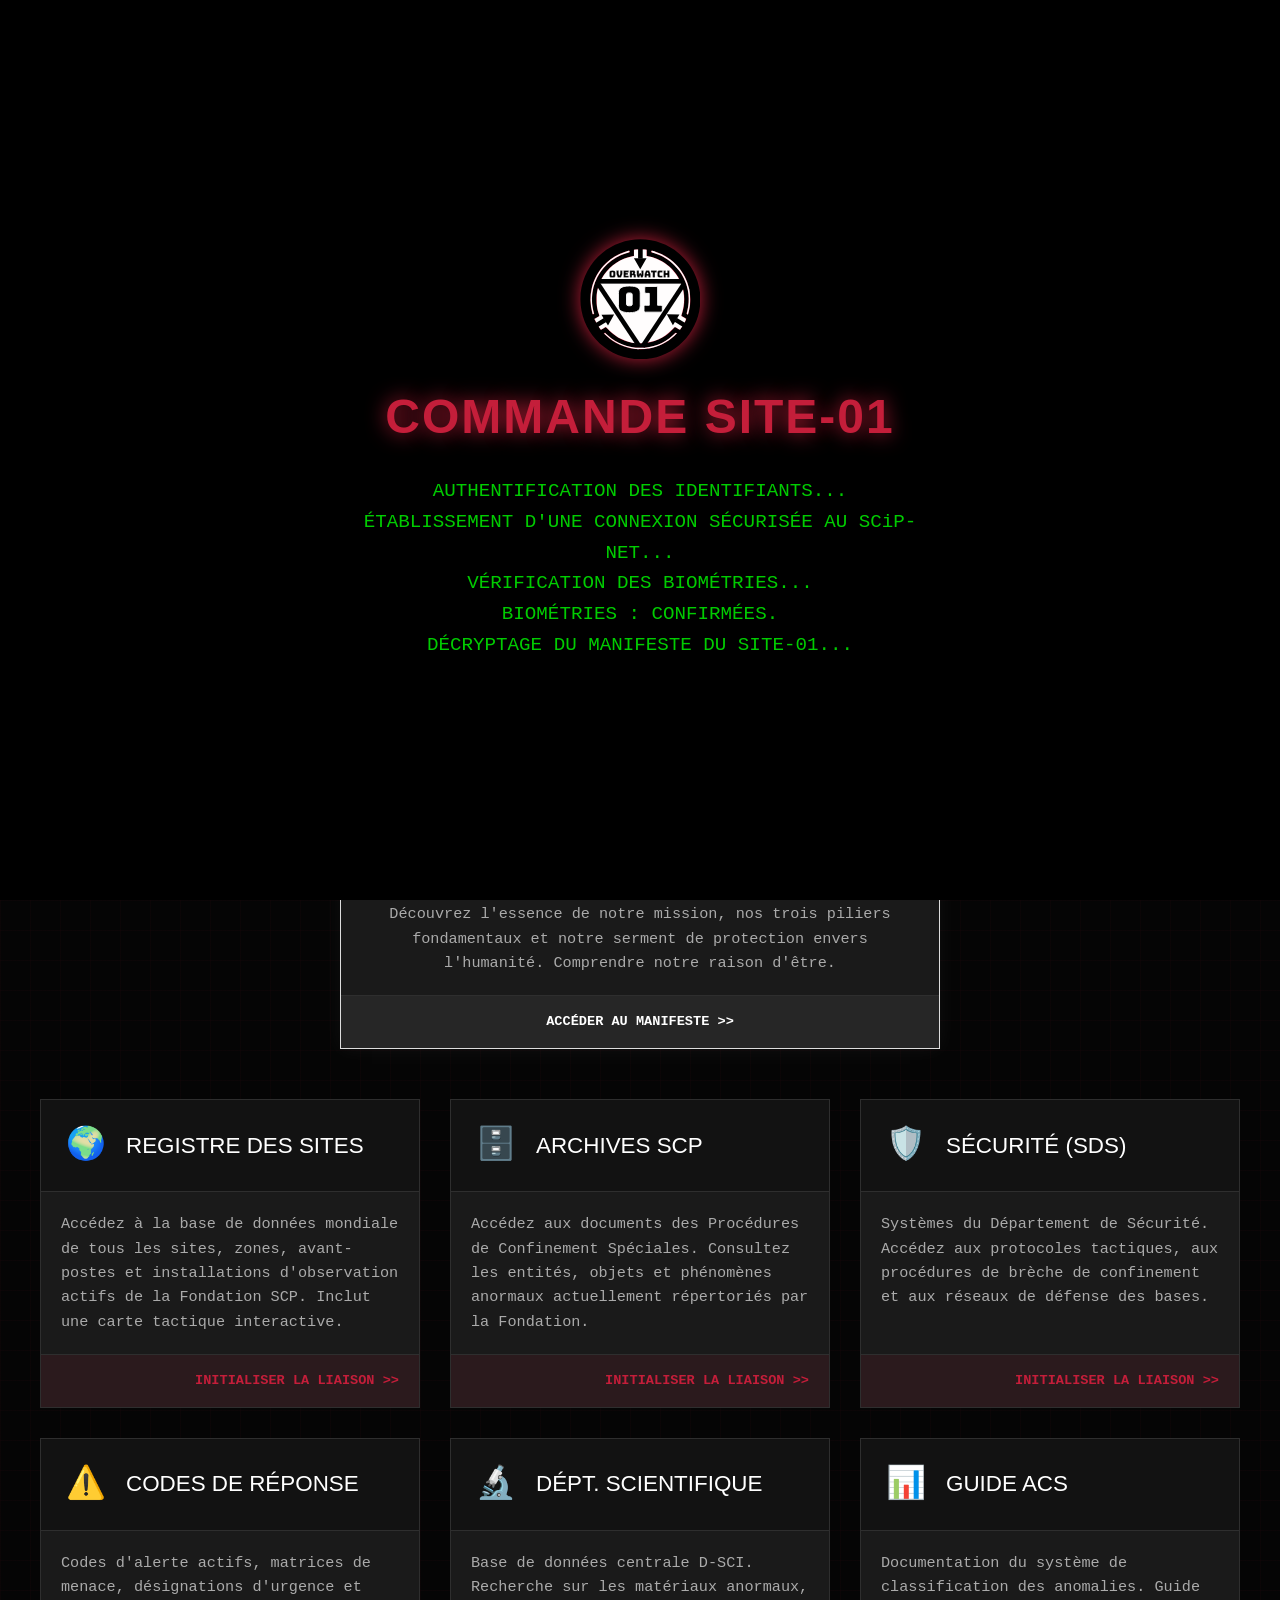
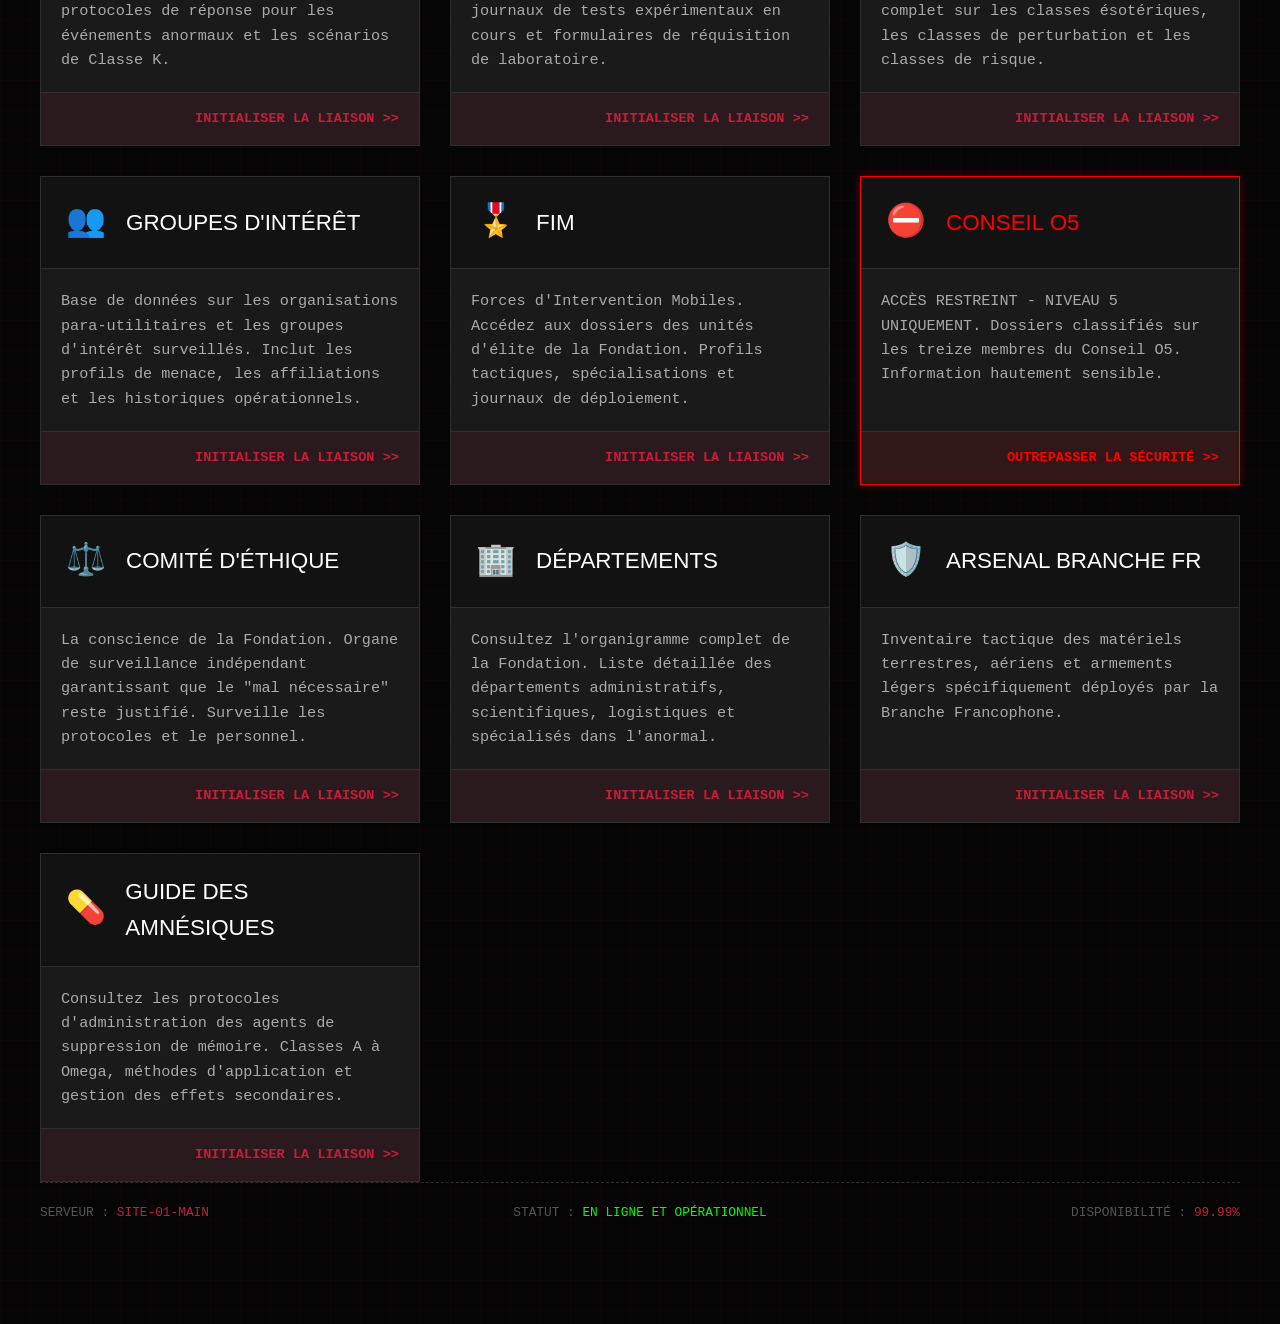
==== commit e2b74112: "change" ====
--- a/index.html
+++ b/index.html
@@ -2,399 +2,869 @@
 <html lang="fr">
 
 <head>
-    <meta charset="UTF-8" />
-    <meta name="viewport" content="width=device-width, initial-scale=1.0" />
-    <title>Mon Portfolio</title>
-
+    <meta charset="UTF-8">
+    <meta name="viewport" content="width=device-width, initial-scale=1.0">
+    <title>SCiP-NET : SITE-01 // COMMAND TERMINAL</title>
     <style>
+        :root {
+            --bg-color: #050505;
+            --text-color: #e0e0e0;
+            --primary: #c41e3a;
+            /* Deep Red */
+            --primary-glow: rgba(196, 30, 58, 0.4);
+            --secondary: #1a1a1a;
+            --accent: #2e2e2e;
+            --font-main: 'Courier New', Courier, monospace;
+            --font-header: 'Arial Black', sans-serif;
+        }
+
         * {
+            box-sizing: border-box;
             margin: 0;
             padding: 0;
-            box-sizing: border-box;
-            font-family: Arial, sans-serif;
         }
 
         body {
-            background: #050505;
+            background-color: var(--bg-color);
+            color: var(--text-color);
+            font-family: var(--font-main);
+            line-height: 1.6;
+            overflow-x: hidden;
+            background-image:
+                linear-gradient(rgba(196, 30, 58, 0.03) 1px, transparent 1px),
+                linear-gradient(90deg, rgba(196, 30, 58, 0.03) 1px, transparent 1px);
+            background-size: 30px 30px;
+            min-height: 100vh;
+            display: flex;
+            flex-direction: column;
+        }
+
+        /* CRT Scanline Effect */
+        body::after {
+            content: " ";
+            display: block;
+            position: fixed;
+            top: 0;
+            left: 0;
+            bottom: 0;
+            right: 0;
+            background: linear-gradient(rgba(18, 16, 16, 0) 50%, rgba(0, 0, 0, 0.25) 50%), linear-gradient(90deg, rgba(255, 0, 0, 0.06), rgba(0, 255, 0, 0.02), rgba(0, 0, 255, 0.06));
+            z-index: 2;
+            background-size: 100% 2px, 3px 100%;
+            pointer-events: none;
+        }
+
+        header {
+            background-color: var(--secondary);
+            border-bottom: 3px solid var(--primary);
+            padding: 20px 40px;
+            display: flex;
+            align-items: center;
+            justify-content: space-between;
+            position: fixed;
+            width: 100%;
+            top: 0;
+            z-index: 10;
+            box-shadow: 0 0 15px var(--primary-glow);
+        }
+
+        .logo-container {
+            display: flex;
+            align-items: center;
+            gap: 20px;
+        }
+
+        .logo {
+            width: 60px;
+            height: 60px;
+            filter: drop-shadow(0 0 5px var(--primary));
+        }
+
+        h1 {
+            font-family: var(--font-header);
+            font-size: 1.8rem;
+            color: var(--text-color);
+            text-transform: uppercase;
+            letter-spacing: 2px;
+        }
+
+        .subtitle {
+            font-size: 0.9rem;
+            color: var(--primary);
+            font-weight: bold;
+            letter-spacing: 5px;
+        }
+
+        main {
+            margin-top: 120px;
+            padding: 40px;
+            flex-grow: 1;
+            display: flex;
+            flex-direction: column;
+        }
+
+        .terminal-header {
+            text-align: center;
+            margin-bottom: 50px;
+            border-bottom: 1px solid var(--accent);
+            padding-bottom: 20px;
+        }
+
+        .terminal-header h2 {
+            font-family: var(--font-header);
+            color: var(--primary);
+            font-size: 2.5rem;
+            letter-spacing: 4px;
+            text-shadow: 0 0 10px var(--primary-glow);
+        }
+
+        .terminal-header p {
+            color: #888;
+            font-size: 1.1rem;
+            margin-top: 10px;
+        }
+
+        .grid {
+            display: grid;
+            grid-template-columns: repeat(auto-fit, minmax(300px, 1fr));
+            gap: 30px;
+            max-width: 1200px;
+            margin: 0 auto;
+            width: 100%;
+            position: relative;
+            z-index: 5;
+        }
+
+        .menu-card {
+            background-color: var(--secondary);
+            border: 1px solid var(--accent);
+            position: relative;
+            transition: transform 0.2s, box-shadow 0.2s, border-color 0.2s;
+            cursor: pointer;
+            display: flex;
+            flex-direction: column;
+            overflow: hidden;
+            text-decoration: none;
+            color: var(--text-color);
+            min-height: 200px;
+        }
+
+        .menu-card::before {
+            content: '';
+            position: absolute;
+            top: 0;
+            left: 0;
+            width: 100%;
+            height: 4px;
+            background-color: var(--primary);
+            transform: scaleX(0);
+            transform-origin: left;
+            transition: transform 0.3s;
+        }
+
+        .menu-card:hover {
+            transform: translateY(-5px);
+            box-shadow: 0 10px 20px rgba(0, 0, 0, 0.5), 0 0 15px var(--primary-glow);
+            border-color: #444;
+        }
+
+        .menu-card:hover::before {
+            transform: scaleX(1);
+        }
+
+        .card-header {
+            padding: 20px;
+            border-bottom: 1px solid var(--accent);
+            background-color: rgba(0, 0, 0, 0.3);
+            display: flex;
+            align-items: center;
+            gap: 15px;
+        }
+
+        .card-icon {
+            font-size: 2rem;
+            color: var(--primary);
+            text-align: center;
+            width: 50px;
+            display: flex;
+            justify-content: center;
+            align-items: center;
+        }
+
+        .card-title {
+            font-family: var(--font-header);
+            font-size: 1.4rem;
             color: white;
-            overflow-x: hidden;
-        }
-
-        header {
-            min-height: 100vh;
-            display: flex;
+            text-transform: uppercase;
+        }
+
+        .card-body {
+            padding: 20px;
+            flex-grow: 1;
+            font-size: 0.95rem;
+            color: #aaa;
+        }
+
+        .card-footer {
+            padding: 15px 20px;
+            background-color: rgba(196, 30, 58, 0.1);
+            border-top: 1px solid var(--accent);
+            text-align: right;
+            font-size: 0.85rem;
+            color: var(--primary);
+            font-weight: bold;
+            transition: background-color 0.3s, color 0.3s;
+        }
+
+        .menu-card:hover .card-footer {
+            background-color: var(--primary);
+            color: #fff;
+        }
+
+        .stat-block {
+            display: flex;
+            gap: 30px;
+        }
+
+        .stat-item {
+            text-align: right;
+        }
+
+        .featured-container {
+            display: flex;
+            justify-content: center;
+            gap: 30px;
+            flex-wrap: wrap;
+            margin-bottom: 50px;
+            width: 100%;
+        }
+
+        .menu-card.featured {
+            max-width: 600px;
+            width: 100%;
+            border-color: var(--primary);
+            box-shadow: 0 0 20px var(--primary-glow);
+            background: linear-gradient(135deg, var(--secondary) 0%, #2a0a0e 100%);
+        }
+
+        .menu-card.featured .card-header {
+            background-color: rgba(196, 30, 58, 0.2);
+        }
+
+        .menu-card.featured .card-title {
+            color: #ff4d6a;
+            font-size: 1.6rem;
+        }
+
+        /* Status panel at the bottom */
+        .status-panel {
+            margin-top: auto;
+            border-top: 1px dashed var(--accent);
+            padding-top: 20px;
+            display: flex;
+            justify-content: space-between;
+            color: #555;
+            font-size: 0.8rem;
+            max-width: 1200px;
+            margin-left: auto;
+            margin-right: auto;
+            width: 100%;
+            position: relative;
+            z-index: 5;
+            padding-bottom: 20px;
+        }
+
+        .status-panel span {
+            color: var(--primary);
+        }
+
+        /* Legal footer banner */
+        .legal-footer {
+            position: fixed;
+            bottom: 0;
+            left: 0;
+            width: 100%;
+            border-top: 1px solid var(--primary);
+            background: rgba(15, 15, 15, 0.9);
+            backdrop-filter: blur(10px);
+            transition: all 0.3s;
+            text-decoration: none;
+            padding: 10px;
+            display: flex;
+            justify-content: center;
             align-items: center;
+            gap: 15px;
+            z-index: 20;
+            color: #888;
+            font-size: 0.75rem;
+            letter-spacing: 2px;
+            text-transform: uppercase;
+            font-family: var(--font-header);
+        }
+
+        .legal-footer:hover {
+            background: rgba(196, 30, 58, 0.2);
+            color: #fff;
+            box-shadow: 0 0 20px rgba(196, 30, 58, 0.3);
+        }
+
+        .legal-footer b {
+            color: var(--primary);
+        }
+
+        /* Adjust main to not be hidden by fixed footer */
+        main {
+            padding-bottom: 80px;
+        }
+
+        /* Access Granted Animation */
+        #access-overlay {
+            position: fixed;
+            top: 0;
+            left: 0;
+            width: 100vw;
+            height: 100vh;
+            background-color: #000;
+            z-index: 100;
+            display: flex;
+            flex-direction: column;
             justify-content: center;
+            align-items: center;
+            transition: opacity 1s ease-out;
+            pointer-events: none;
+        }
+
+        #access-overlay h1 {
+            color: var(--primary);
+            font-size: 3rem;
+            text-shadow: 0 0 20px var(--primary);
+            margin-bottom: 20px;
+        }
+
+        #access-overlay .access-log {
+            color: #0f0;
+            font-family: var(--font-main);
+            font-size: 1.2rem;
+            opacity: 0.8;
+            max-width: 600px;
             text-align: center;
-            padding: 40px;
-            background:
-                radial-gradient(circle at top left, rgba(140, 0, 255, 0.25), transparent 30%),
-                radial-gradient(circle at bottom right, rgba(0, 200, 255, 0.2), transparent 30%),
-                #050505;
-        }
-
-        .hero {
-            max-width: 1000px;
-        }
-
-        .hero h1 {
-            font-size: 90px;
-            font-weight: 900;
-            line-height: 1;
-            margin-bottom: 25px;
-        }
-
-        .hero span {
-            background: linear-gradient(90deg, #00d4ff, #9b5cff, #ff4fd8);
-            -webkit-background-clip: text;
-            -webkit-text-fill-color: transparent;
-        }
-
-        .hero p {
-            color: rgba(255, 255, 255, 0.7);
-            font-size: 20px;
-            line-height: 1.7;
+        }
+
+        .search-terminal {
+            background-color: #000;
+            border: 1px solid var(--accent);
+            padding: 15px 25px;
             margin-bottom: 40px;
-        }
-
-        .buttons {
-            display: flex;
+            font-family: var(--font-main);
+            display: flex;
+            align-items: center;
+            gap: 15px;
+            max-width: 1200px;
+            margin-left: auto;
+            margin-right: auto;
+            width: 100%;
+            border-left: 4px solid var(--primary);
+            box-shadow: 0 5px 15px rgba(0,0,0,0.8);
+            position: relative;
+            z-index: 5;
+        }
+
+        .terminal-prompt {
+            color: var(--primary);
+            font-weight: bold;
+            white-space: nowrap;
+            letter-spacing: 1px;
+        }
+
+        #globalSearch {
+            background: none;
+            border: none;
+            color: #0f0;
+            /* Neo-green terminal text */
+            font-family: var(--font-main);
+            font-size: 1.1rem;
+            width: 100%;
+            outline: none;
+            text-transform: uppercase;
+        }
+
+        #globalSearch::placeholder {
+            color: #054a05;
+        }
+
+        .terminal-overlay {
+            position: fixed;
+            top: 0;
+            left: 0;
+            width: 100%;
+            height: 100%;
+            background: rgba(0, 0, 0, 0.95);
+            z-index: 1000;
+            display: none;
+            flex-direction: column;
             justify-content: center;
-            gap: 20px;
-            flex-wrap: wrap;
-        }
-
-        .buttons a {
-            padding: 15px 30px;
-            border-radius: 14px;
-            text-decoration: none;
-            font-weight: bold;
-            transition: 0.3s;
-        }
-
-        .primary {
-            background: white;
-            color: black;
-        }
-
-        .secondary {
-            border: 1px solid rgba(255, 255, 255, 0.15);
-            color: white;
-        }
-
-        .buttons a:hover {
-            transform: translateY(-4px);
-        }
-
-        section {
-            padding: 100px 10%;
-        }
-
-        .section-title {
-            margin-bottom: 60px;
-        }
-
-        .section-title p {
-            color: #9b5cff;
-            text-transform: uppercase;
-            letter-spacing: 4px;
-            margin-bottom: 10px;
-        }
-
-        .section-title h2 {
-            font-size: 50px;
-            font-weight: 900;
-        }
-
-        .projects-grid {
-            display: grid;
-            grid-template-columns: repeat(auto-fit, minmax(320px, 1fr));
-            gap: 30px;
-        }
-
-        .project-card {
-            background: rgba(255, 255, 255, 0.04);
-            border: 1px solid rgba(255, 255, 255, 0.08);
-            border-radius: 24px;
+            align-items: center;
+            font-family: var(--font-main);
+        }
+
+        .search-status {
+            color: var(--primary);
+            font-size: 1.5rem;
+            margin-bottom: 20px;
+            text-shadow: 0 0 10px var(--primary-glow);
+        }
+
+        .search-progress {
+            width: 300px;
+            height: 2px;
+            background: #222;
+            position: relative;
             overflow: hidden;
-            transition: 0.3s;
-            backdrop-filter: blur(10px);
-        }
-
-        .project-card:hover {
-            transform: translateY(-8px);
-            border-color: #9b5cff;
-        }
-
-        .project-image {
-            height: 220px;
-            display: flex;
-            align-items: center;
-            justify-content: center;
-            background: linear-gradient(135deg, rgba(155, 92, 255, 0.35), rgba(0, 212, 255, 0.2));
-            font-size: 70px;
-            font-weight: 900;
-            color: rgba(255, 255, 255, 0.1);
-        }
-
-        .project-content {
-            padding: 30px;
-        }
-
-        .project-content h3 {
-            font-size: 28px;
-            margin-bottom: 10px;
-        }
-
-        .category {
-            display: inline-block;
-            margin-bottom: 20px;
-            padding: 8px 14px;
-            border-radius: 999px;
-            background: rgba(155, 92, 255, 0.15);
-            border: 1px solid rgba(155, 92, 255, 0.2);
-            color: #caa7ff;
-            font-size: 12px;
-            font-weight: bold;
-            text-transform: uppercase;
-        }
-
-        .project-content p {
-            color: rgba(255, 255, 255, 0.7);
-            line-height: 1.7;
-            margin-bottom: 25px;
-        }
-
-        .techs {
-            display: flex;
-            flex-wrap: wrap;
-            gap: 10px;
-            margin-bottom: 25px;
-        }
-
-        .techs span {
-            background: rgba(255, 255, 255, 0.05);
-            border: 1px solid rgba(255, 255, 255, 0.08);
-            padding: 8px 14px;
-            border-radius: 12px;
-            font-size: 14px;
-        }
-
-        .project-btn {
-            display: block;
-            width: 100%;
-            text-align: center;
-            padding: 14px;
-            border-radius: 14px;
-            text-decoration: none;
-            background: white;
-            color: black;
-            font-weight: bold;
-            transition: 0.3s;
-        }
-
-        .project-btn:hover {
-            transform: scale(1.03);
-        }
-
-        .skills {
-            display: grid;
-            grid-template-columns: repeat(auto-fit, minmax(180px, 1fr));
-            gap: 20px;
-        }
-
-        .skill {
-            padding: 30px;
-            text-align: center;
-            border-radius: 20px;
-            background: rgba(255, 255, 255, 0.04);
-            border: 1px solid rgba(255, 255, 255, 0.08);
-            font-size: 22px;
-            font-weight: bold;
-        }
-
-        footer {
-            text-align: center;
-            padding: 40px;
-            color: rgba(255, 255, 255, 0.5);
-            border-top: 1px solid rgba(255, 255, 255, 0.08);
-        }
-
-        @media(max-width: 768px) {
-            .hero h1 {
-                font-size: 55px;
+        }
+
+        .search-progress::after {
+            content: '';
+            position: absolute;
+            left: -100%;
+            width: 100%;
+            height: 100%;
+            background: var(--primary);
+            animation: search-load 1.5s infinite;
+        }
+
+        @keyframes search-load {
+            0% { left: -100%; }
+            100% { left: 100%; }
+        }
+
+        @keyframes scanline {
+            0% {
+                transform: translateY(-100vh);
             }
 
-            .section-title h2 {
-                font-size: 38px;
+            100% {
+                transform: translateY(100vh);
             }
+        }
+
+        .scanline-bar {
+            width: 100%;
+            height: 10px;
+            background: rgba(196, 30, 58, 0.3);
+            box-shadow: 0 0 20px rgba(196, 30, 58, 0.5);
+            position: fixed;
+            z-index: 3;
+            animation: scanline 6s linear infinite;
+            pointer-events: none;
+            opacity: 0.5;
         }
     </style>
 </head>
 
 <body>
+    <!-- Access Animation -->
+    <div id="access-overlay">
+        <img src="./Foundation Facilities - SCP Foundation_files/Site-01.svg" alt="Site-01 Logo"
+            style="width: 120px; height: 120px; margin-bottom: 20px; filter: drop-shadow(0 0 10px var(--primary));"
+            onerror="this.src='[data-uri]'">
+        <h1>COMMANDE SITE-01</h1>
+        <div class="access-log" id="accessText">
+            AUTHENTIFICATION DES IDENTIFIANTS...<br>
+        </div>
+    </div>
+
+    <div class="scanline-bar"></div>
 
     <header>
-        <div class="hero">
-            <h1>
-                exemple de<br>
-                <span>PROJETS</span>
-            </h1>
-
-            <p>
-                Tous les projets que j’ai pu créer autour de Star Citizen,
-                la Fondation SCP, des dashboards, outils web et concepts communautaires.(ce site ne comprend pas les web apps)
-            </p>
-
-            <div class="buttons">
-                <a href="#projects" class="primary">Voir les projets</a>
-                <a href="#skills" class="secondary">Compétences</a>
+        <div class="logo-container">
+            <img src="./Foundation Facilities - SCP Foundation_files/Site-01.svg" alt="SCP Logo" class="logo"
+                onerror="this.src='[data-uri]'">
+            <div>
+                <h1>Base de données SCiP-NET</h1>
+                <div class="subtitle">SITE-01 // HUB INTRANET</div>
+            </div>
+        </div>
+        <div class="stat-block">
+            <div class="stat-item">
+                <div style="font-size: 0.7rem; color: #888;">DIRECTEUR DE SITE</div>
+                <div style="color: var(--primary); font-weight: bold;">[CLASSIFIÉ]</div>
+            </div>
+            <div class="stat-item">
+                <div style="font-size: 0.7rem; color: #888;">ACCRÉDITATION REQUISE</div>
+                <div style="color: #f00; font-weight: bold;">NIVEAU 4</div>
             </div>
         </div>
     </header>
 
-    <section id="projects">
-        <div class="section-title">
-            <p>Portfolio</p>
-            <h2>Mes Projets</h2>
+    <main>
+        <div class="terminal-header">
+            <h2>TERMINAL PRINCIPAL DU SITE-01</h2>
+            <p>Sélectionnez un module de sous-système ou utilisez la ligne de commande ci-dessous.</p>
         </div>
 
-        <div class="projects-grid">
-
-            <div class="project-card">
-                <div class="project-image">01</div>
-
-                <div class="project-content">
-                    <div class="category">WEB STAR CITIZEN</div>
-
-                    <h3>SC ULTRA GUIDE</h3>
-
-                    <p>
-                        Un site web permettant de regrouper les outils, guides
-                        et contenus utiles de la communauté Star Citizen.
-                    </p>
-
-                    <div class="techs">
-                        <span>HTML</span>
-                        <span>CSS</span>
-                        <span>JavaScript</span>
-                    </div>
-
-                    <a href="SC ULTRA GUIDE/index.html" class="project-btn">Voir le projet</a>
-                </div>
-            </div>
-
-            <div class="project-card">
-                <div class="project-image">02</div>
-
-                <div class="project-content">
-                    <div class="category">WEB</div>
-
-                    <h3>SCiPNET 80</h3>
-
-                    <p>
-                        Site créé pour le Site-80 de la Fondation SCP sur Roblox.
-                        Projet abandonné suite à des conflits internes dans l’équipe.
-                    </p>
-
-                    <div class="techs">
-                        <span>HTML</span>
-                        <span>CSS</span>
-                        <span>JavaScript</span>
-                    </div>
-
-                    <a href="SCiP-NET-80/main.html" class="project-btn">Voir le projet</a>
-                </div>
-            </div>
-
-            <div class="project-card">
-                <div class="project-image">03</div>
-
-                <div class="project-content">
-                    <div class="category">WEB</div>
-
-                    <h3>SCP Foundation - Site 01 Wiki</h3>
-
-                    <p>
-                        Un grand wiki regroupant des SCP et des informations
-                        sur l’univers de la Fondation SCP.
-                    </p>
-
-                    <div class="techs">
-                        <span>HTML</span>
-                        <span>CSS</span>
-                        <span>JavaScript</span>
-                    </div>
-
-                    <a href="scp facility/index.html" class="project-btn">Voir le projet</a>
-                </div>
-            </div>
-
-            <div class="project-card">
-                <div class="project-image">04</div>
-
-                <div class="project-content">
-                    <div class="category">DASHBOARD</div>
-
-                    <h3>Dashboard - Pathonos</h3>
-
-                    <p>
-                        Dashboard développé pour un projet scientifique autour du SCP-1025.
-                    </p>
-
-                    <div class="techs">
-                        <span>HTML</span>
-                        <span>CSS</span>
-                        <span>JavaScript</span>
-                    </div>
-
-                    <a href="Dashboard-Pathonos/index.html" class="project-btn">Voir le projet</a>
-                </div>
-            </div>
- <div class="project-card">
-                <div class="project-image">05</div>
-
-                <div class="project-content">
-                    <div class="category">wiki</div>
-
-                    <h3>HY-MANIA</h3>
-
-                    <p>
-                        un consepte de wiki pour hytales, abandonné a tout debut du projet.
-                    </p>
-
-                    <div class="techs">
-                        <span>HTML</span>
-                        <span>CSS</span>
-                        <span>JavaScript</span>
-                    </div>
-
-                    <a href="hy-mania/index.html" class="project-btn">Voir le projet</a>
-                </div>
-            </div>
+        <!-- Global Search Terminal -->
+        <div class="search-terminal">
+            <div class="terminal-prompt">SITE-01@SCiP-NET:~$</div>
+            <input type="text" id="globalSearch" placeholder="ENTREZ UN ID SCP, UN DÉPARTEMENT OU UNE COMMANDE (recherche sur la base de données officielle)..." autocomplete="off">
         </div>
-    </section>
-
-    <section id="skills">
-        <div class="section-title">
-            <p>Compétences</p>
-            <h2>Technologies</h2>
+
+        <div id="searchOverlay" class="terminal-overlay">
+            <div class="search-status" id="searchStatus">RECHERCHE DANS LA BASE DE DONNÉES...</div>
+            <div class="search-progress"></div>
         </div>
 
-        <div class="skills">
-            <div class="skill">HTML</div>
-            <div class="skill">CSS</div>
-            <div class="skill">JavaScript</div>
-            <div class="skill">UI / UX</div>
-            <div class="skill">React</div>
-            <div class="skill">Node.js</div>
+        <div class="featured-container">
+            <!-- Foundation Orientation -->
+            <a href="about.html" class="menu-card featured">
+                <div class="card-header">
+                    <div class="card-icon">🏛️</div>
+                    <div class="card-title">Orientation Fondation</div>
+                </div>
+                <div class="card-body" style="text-align: center;">
+                    <p style="font-weight: bold; color: var(--primary); margin-bottom: 10px;">[ ACCÈS PRIORITAIRE POUR
+                        LES NOUVEAUX ARRIVANTS ]</p>
+                    Aperçu officiel de la mission de la Fondation SCP, de la classification du personnel et du mandat
+                    mondial. Obligatoire pour tout nouveau personnel.
+                </div>
+                <div class="card-footer" style="text-align: center;">
+                    INITIALISER LE PROTOCOLE D'ORIENTATION &gt;&gt;
+                </div>
+            </a>
+
+            <!-- General Presentation -->
+            <a href="presentation.html" class="menu-card featured"
+                style="border-color: #ddd; box-shadow: 0 0 20px rgba(255,255,255,0.05); background: linear-gradient(135deg, var(--secondary) 0%, #1a1a1a 100%);">
+                <div class="card-header" style="background-color: rgba(255, 255, 255, 0.05);">
+                    <div class="card-icon">👁️</div>
+                    <div class="card-title" style="color: #fff;">Qu'est-ce que la Fondation ?</div>
+                </div>
+                <div class="card-body" style="text-align: center;">
+                    <p style="font-weight: bold; color: #aaa; margin-bottom: 10px;">[ PRÉSENTATION GLOBALE ]</p>
+                    Découvrez l'essence de notre mission, nos trois piliers fondamentaux et notre serment de
+                    protection envers l'humanité. Comprendre notre raison d'être.
+                </div>
+                <div class="card-footer"
+                    style="text-align: center; color: #fff; background-color: rgba(255, 255, 255, 0.05);">
+                    ACCÉDER AU MANIFESTE &gt;&gt;
+                </div>
+            </a>
         </div>
-    </section>
-
-    <footer>
-        © 2026 - Mon Portfolio
-    </footer>
-
+
+        <div class="grid">
+            <!-- Global Facilities Registry -->
+            <a href="Foundation Facilities - SCP Foundation.html" class="menu-card">
+                <div class="card-header">
+                    <div class="card-icon">🌍</div>
+                    <div class="card-title">Registre des Sites</div>
+                </div>
+                <div class="card-body">
+                    Accédez à la base de données mondiale de tous les sites, zones, avant-postes et installations
+                    d'observation actifs de la Fondation SCP. Inclut une carte tactique interactive.
+                </div>
+                <div class="card-footer">
+                    INITIALISER LA LIAISON &gt;&gt;
+                </div>
+            </a>
+
+            <!-- SCP Archives -->
+            <a href="archives.html" class="menu-card">
+                <div class="card-header">
+                    <div class="card-icon">🗄️</div>
+                    <div class="card-title">Archives SCP</div>
+                </div>
+                <div class="card-body">
+                    Accédez aux documents des Procédures de Confinement Spéciales. Consultez les entités, objets et
+                    phénomènes anormaux actuellement répertoriés par la Fondation.
+                </div>
+                <div class="card-footer">
+                    INITIALISER LA LIAISON &gt;&gt;
+                </div>
+            </a>
+
+            <!-- Security Department (SDS) -->
+            <a href="secu.html" class="menu-card">
+                <div class="card-header">
+                    <div class="card-icon">🛡️</div>
+                    <div class="card-title">Sécurité (SDS)</div>
+                </div>
+                <div class="card-body">
+                    Systèmes du Département de Sécurité. Accédez aux protocoles tactiques, aux procédures de brèche de
+                    confinement et aux réseaux de défense des bases.
+                </div>
+                <div class="card-footer">
+                    INITIALISER LA LIAISON &gt;&gt;
+                </div>
+            </a>
+
+            <!-- Codes & Protocols -->
+            <a href="codes.html" class="menu-card">
+                <div class="card-header">
+                    <div class="card-icon">⚠️</div>
+                    <div class="card-title">Codes de Réponse</div>
+                </div>
+                <div class="card-body">
+                    Codes d'alerte actifs, matrices de menace, désignations d'urgence et protocoles de réponse pour les
+                    événements anormaux et les scénarios de Classe K.
+                </div>
+                <div class="card-footer">
+                    INITIALISER LA LIAISON &gt;&gt;
+                </div>
+            </a>
+
+            <!-- Scientific Department (D-SCI) -->
+            <a href="d-sci.html" class="menu-card">
+                <div class="card-header">
+                    <div class="card-icon">🔬</div>
+                    <div class="card-title">Dépt. Scientifique</div>
+                </div>
+                <div class="card-body">
+                    Base de données centrale D-SCI. Recherche sur les matériaux anormaux, journaux de tests
+                    expérimentaux en cours et formulaires de réquisition de laboratoire.
+                </div>
+                <div class="card-footer">
+                    INITIALISER LA LIAISON &gt;&gt;
+                </div>
+            </a>
+
+            <!-- ACS Guide -->
+            <a href="acs.html" class="menu-card">
+                <div class="card-header">
+                    <div class="card-icon">📊</div>
+                    <div class="card-title">Guide ACS</div>
+                </div>
+                <div class="card-body">
+                    Documentation du système de classification des anomalies. Guide complet sur les classes ésotériques,
+                    les classes de perturbation et les classes de risque.
+                </div>
+                <div class="card-footer">
+                    INITIALISER LA LIAISON &gt;&gt;
+                </div>
+            </a>
+
+            <!-- Groups of Interest (GOI) -->
+            <a href="goi.html" class="menu-card">
+                <div class="card-header">
+                    <div class="card-icon">👥</div>
+                    <div class="card-title">Groupes d'Intérêt</div>
+                </div>
+                <div class="card-body">
+                    Base de données sur les organisations para-utilitaires et les groupes d'intérêt surveillés.
+                    Inclut les profils de menace, les affiliations et les historiques opérationnels.
+                </div>
+                <div class="card-footer">
+                    INITIALISER LA LIAISON &gt;&gt;
+                </div>
+            </a>
+
+            <!-- Mobile Task Forces (FIM) -->
+            <a href="mtf.html" class="menu-card">
+                <div class="card-header">
+                    <div class="card-icon">🎖️</div>
+                    <div class="card-title">FIM</div>
+                </div>
+                <div class="card-body">
+                    Forces d'Intervention Mobiles. Accédez aux dossiers des unités d'élite de la Fondation.
+                    Profils tactiques, spécialisations et journaux de déploiement.
+                </div>
+                <div class="card-footer">
+                    INITIALISER LA LIAISON &gt;&gt;
+                </div>
+            </a>
+
+            <!-- O5 Council -->
+            <a href="o5.html" class="menu-card"
+                style="border-color: #ff0000; box-shadow: 0 0 10px rgba(255, 0, 0, 0.3);">
+                <div class="card-header">
+                    <div class="card-icon" style="color: #ff0000;">⛔</div>
+                    <div class="card-title" style="color: #ff0000;">Conseil O5</div>
+                </div>
+                <div class="card-body">
+                    ACCÈS RESTREINT - NIVEAU 5 UNIQUEMENT.
+                    Dossiers classifiés sur les treize membres du Conseil O5.
+                    Information hautement sensible.
+                </div>
+                <div class="card-footer" style="background: rgba(255, 0, 0, 0.1); color: #ff0000;">
+                    OUTREPASSER LA SÉCURITÉ &gt;&gt;
+                </div>
+            </a>
+
+            <!-- Ethics Committee (CE) -->
+            <a href="ethics.html" class="menu-card">
+                <div class="card-header">
+                    <div class="card-icon">⚖️</div>
+                    <div class="card-title">Comité d'Éthique</div>
+                </div>
+                <div class="card-body">
+                    La conscience de la Fondation. Organe de surveillance indépendant garantissant que le "mal nécessaire" reste justifié. Surveille les protocoles et le personnel.
+                </div>
+                <div class="card-footer">
+                    INITIALISER LA LIAISON &gt;&gt;
+                </div>
+            </a>
+
+            <!-- Foundation Departments -->
+            <a href="departments.html" class="menu-card">
+                <div class="card-header">
+                    <div class="card-icon">🏢</div>
+                    <div class="card-title">Départements</div>
+                </div>
+                <div class="card-body">
+                    Consultez l'organigramme complet de la Fondation. Liste détaillée des départements administratifs,
+                    scientifiques, logistiques et spécialisés dans l'anormal.
+                </div>
+                <div class="card-footer">
+                    INITIALISER LA LIAISON &gt;&gt;
+                </div>
+            </a>
+
+            <!-- French Equipment -->
+            <a href="equipment.html" class="menu-card">
+                <div class="card-header">
+                    <div class="card-icon">🛡️</div>
+                    <div class="card-title" >Arsenal Branche FR</div>
+                </div>
+                <div class="card-body">
+                    Inventaire tactique des matériels terrestres, aériens et armements légers spécifiquement déployés
+                    par la Branche Francophone.
+                </div>
+                <div class="card-footer" >
+                    INITIALISER LA LIAISON &gt;&gt;
+                </div>
+            </a>
+
+            <!-- Amnesics Guide -->
+            <a href="amnesics.html" class="menu-card">
+                <div class="card-header">
+                    <div class="card-icon">💊</div>
+                    <div class="card-title">Guide des Amnésiques</div>
+                </div>
+                <div class="card-body">
+                    Consultez les protocoles d'administration des agents de suppression de mémoire. Classes A à Omega, méthodes d'application et gestion des effets secondaires.
+                </div>
+                <div class="card-footer">
+                    INITIALISER LA LIAISON &gt;&gt;
+                </div>
+            </a>
+        </div>
+
+        <div class="status-panel">
+            <div>SERVEUR : <span>SITE-01-MAIN</span></div>
+            <div>STATUT : <span style="color: #0f0;">EN LIGNE ET OPÉRATIONNEL</span></div>
+            <div>DISPONIBILITÉ : <span>99.99%</span></div>
+        </div>
+    </main>
+
+    <!-- Mentions Légales Banner -->
+    <a href="legal.html" class="legal-footer">
+        <span>⚖️ <b>Mentions Légales</b> // Licence Creative Commons Attribution-ShareAlike 3.0</span>
+    </a>
+
+    <script>
+        // Global Search Logic
+        const searchInput = document.getElementById('globalSearch');
+        const searchOverlay = document.getElementById('searchOverlay');
+        const searchStatus = document.getElementById('searchStatus');
+
+        const routes = {
+            'ARCHIVES': 'archives.html',
+            'DEPARTEMENTS': 'departments.html',
+            'DEPT': 'departments.html',
+            'AMNESIQUES': 'amnesics.html',
+            'AMNESICS': 'amnesics.html',
+            'ETIQUE': 'ethics.html',
+            'ETHICS': 'ethics.html',
+            'CE': 'ethics.html',
+            'MTF': 'mtf.html',
+            'FIM': 'mtf.html',
+            'EQUIPEMENT': 'equipment.html',
+            'ARSENAL': 'equipment.html',
+            'PRESENTATION': 'presentation.html',
+            'ABOUT': 'about.html',
+            'ORIENTATION': 'about.html',
+            'SITES': 'Foundation Facilities - SCP Foundation.html',
+            'FACILITIES': 'Foundation Facilities - SCP Foundation.html',
+            'SECU': 'secu.html',
+            'SECURITY': 'secu.html',
+            'CODES': 'codes.html',
+            'D-SCI': 'd-sci.html',
+            'SCIENCE': 'd-sci.html',
+            'ACS': 'acs.html',
+            'GOI': 'goi.html',
+            'O5': 'o5.html',
+            'LEGAL': 'legal.html'
+        };
+
+        searchInput.addEventListener('keypress', function (e) {
+            if (e.key === 'Enter') {
+                const query = this.value.trim().toUpperCase();
+                if (!query) return;
+
+                processSearch(query);
+            }
+        });
+
+        function processSearch(query) {
+            const scpMatch = query.match(/^(?:SCP\s*[-]?\s*)?(\d{1,4})$/);
+            
+            searchOverlay.style.display = 'flex';
+            searchStatus.innerText = `RECHERCHE : ${query}...`;
+
+            setTimeout(() => {
+                if (scpMatch) {
+                    const scpId = scpMatch[1].padStart(3, '0');
+                    searchStatus.innerText = `ID SCP DÉTECTÉ : SCP-${scpId}... REDIRECTION.`;
+                    setTimeout(() => {
+                        window.location.href = `https://scp-wiki.wikidot.com/scp-${scpId}`;
+                    }, 800);
+                } else if (routes[query]) {
+                    searchStatus.innerText = `MODULE SYSTÈME DÉTECTÉ : ${query}... CHARGEMENT.`;
+                    setTimeout(() => {
+                        window.location.href = routes[query];
+                    }, 800);
+                } else if (query === 'HELP' || query === '?') {
+                    alert('Commandes disponibles :\n- Un numéro (ex: 173) pour un SCP\n- Nom d\'un module (ex: ARCHIVES, MTF, AMNESIQUES)\n- HELP pour cette aide');
+                    searchOverlay.style.display = 'none';
+                } else {
+                    searchStatus.innerText = `ERREUR : CIBLE "${query}" INCONNUE DANS LA BASE DE DONNÉES.`;
+                    setTimeout(() => {
+                        searchOverlay.style.display = 'none';
+                        searchInput.value = '';
+                    }, 1500);
+                }
+            }, 1000);
+        }
+
+        // Intro sequence logic
+        const overlay = document.getElementById('access-overlay');
+        const textElement = document.getElementById('accessText');
+
+        const lines = [
+            "ÉTABLISSEMENT D'UNE CONNEXION SÉCURISÉE AU SCiP-NET...",
+            "VÉRIFICATION DES BIOMÉTRIES...",
+            "BIOMÉTRIES : CONFIRMÉES.",
+            "DÉCRYPTAGE DU MANIFESTE DU SITE-01...",
+            "ACCÈS AUTORISÉ."
+        ];
+
+        let i = 0;
+        function showLine() {
+            if (i < lines.length) {
+                textElement.innerHTML += lines[i] + "<br>";
+                i++;
+                setTimeout(showLine, 400 + Math.random() * 400); // Random delay for terminal effect
+            } else {
+                setTimeout(() => {
+                    overlay.style.opacity = '0';
+                    setTimeout(() => {
+                        overlay.style.display = 'none';
+                    }, 1000);
+                }, 500);
+            }
+        }
+
+        // Start animation
+        setTimeout(showLine, 500);
+    </script>
 </body>
 
 </html>
